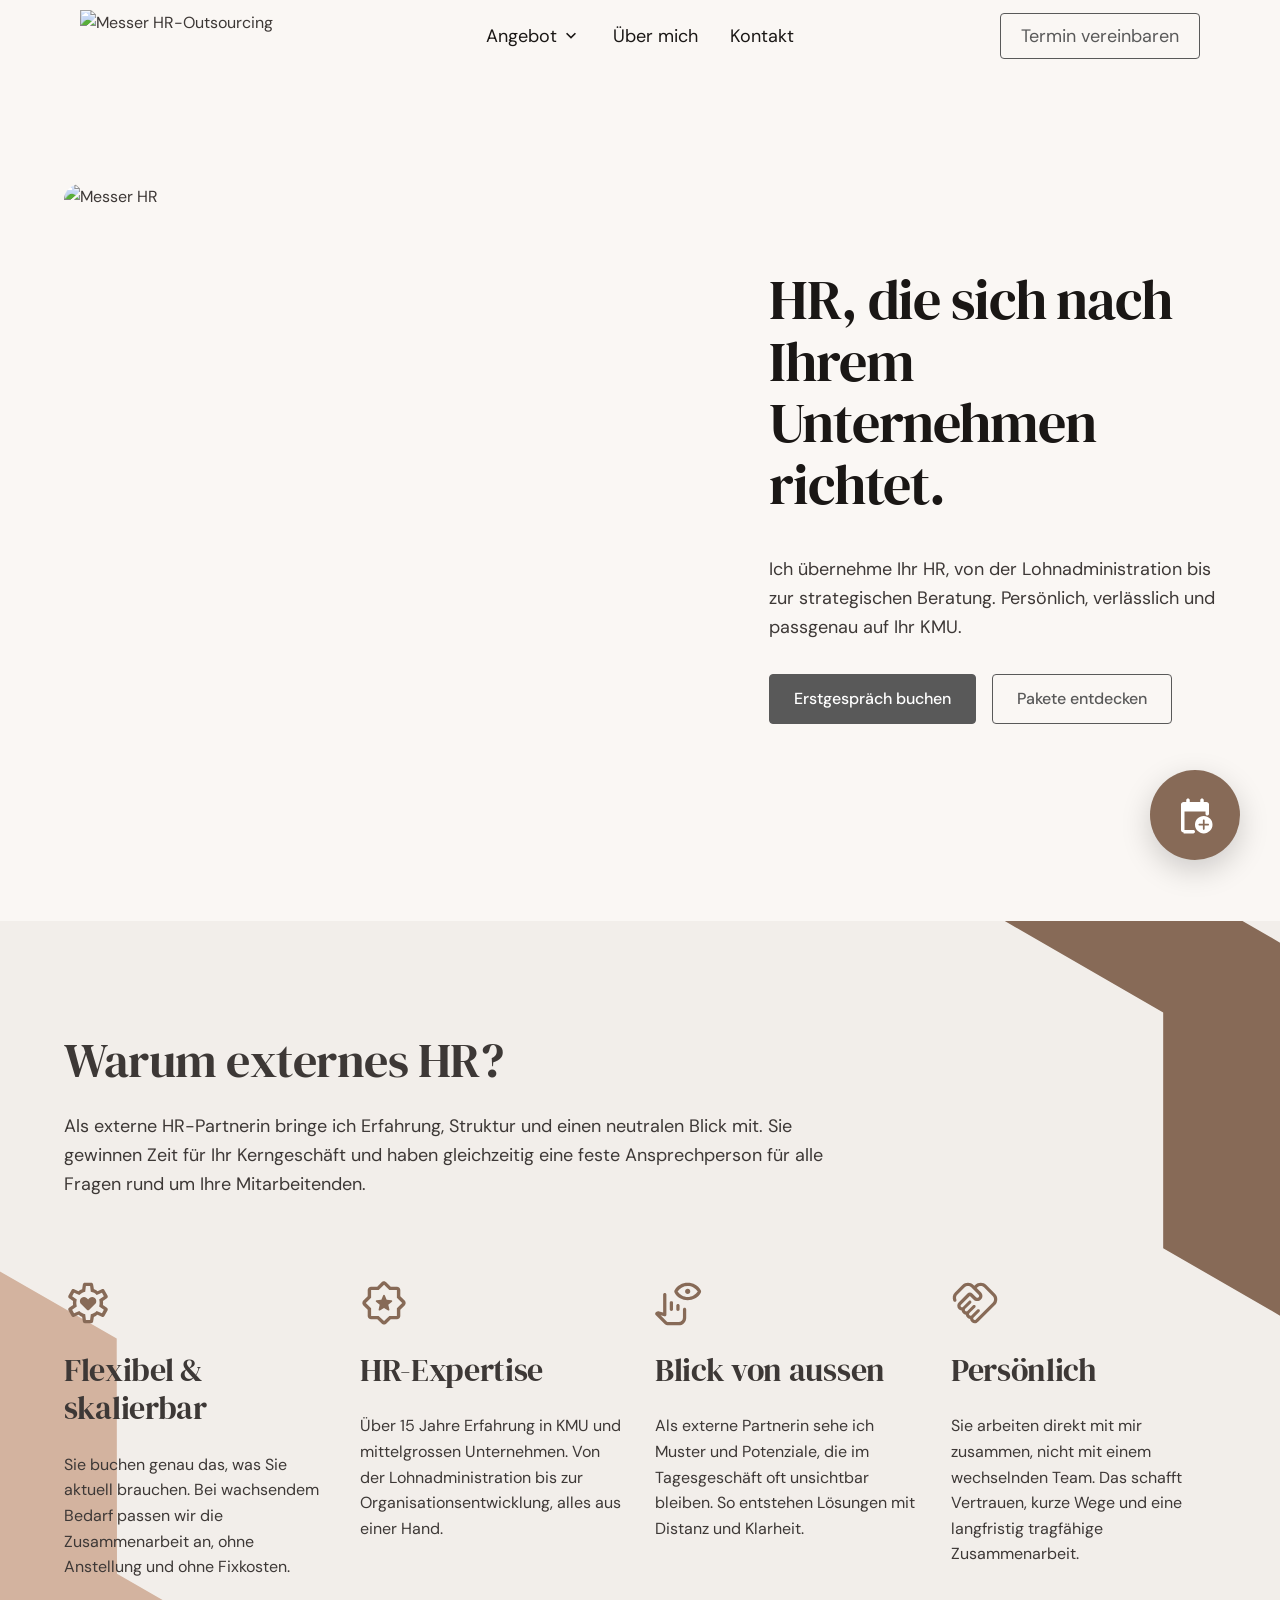
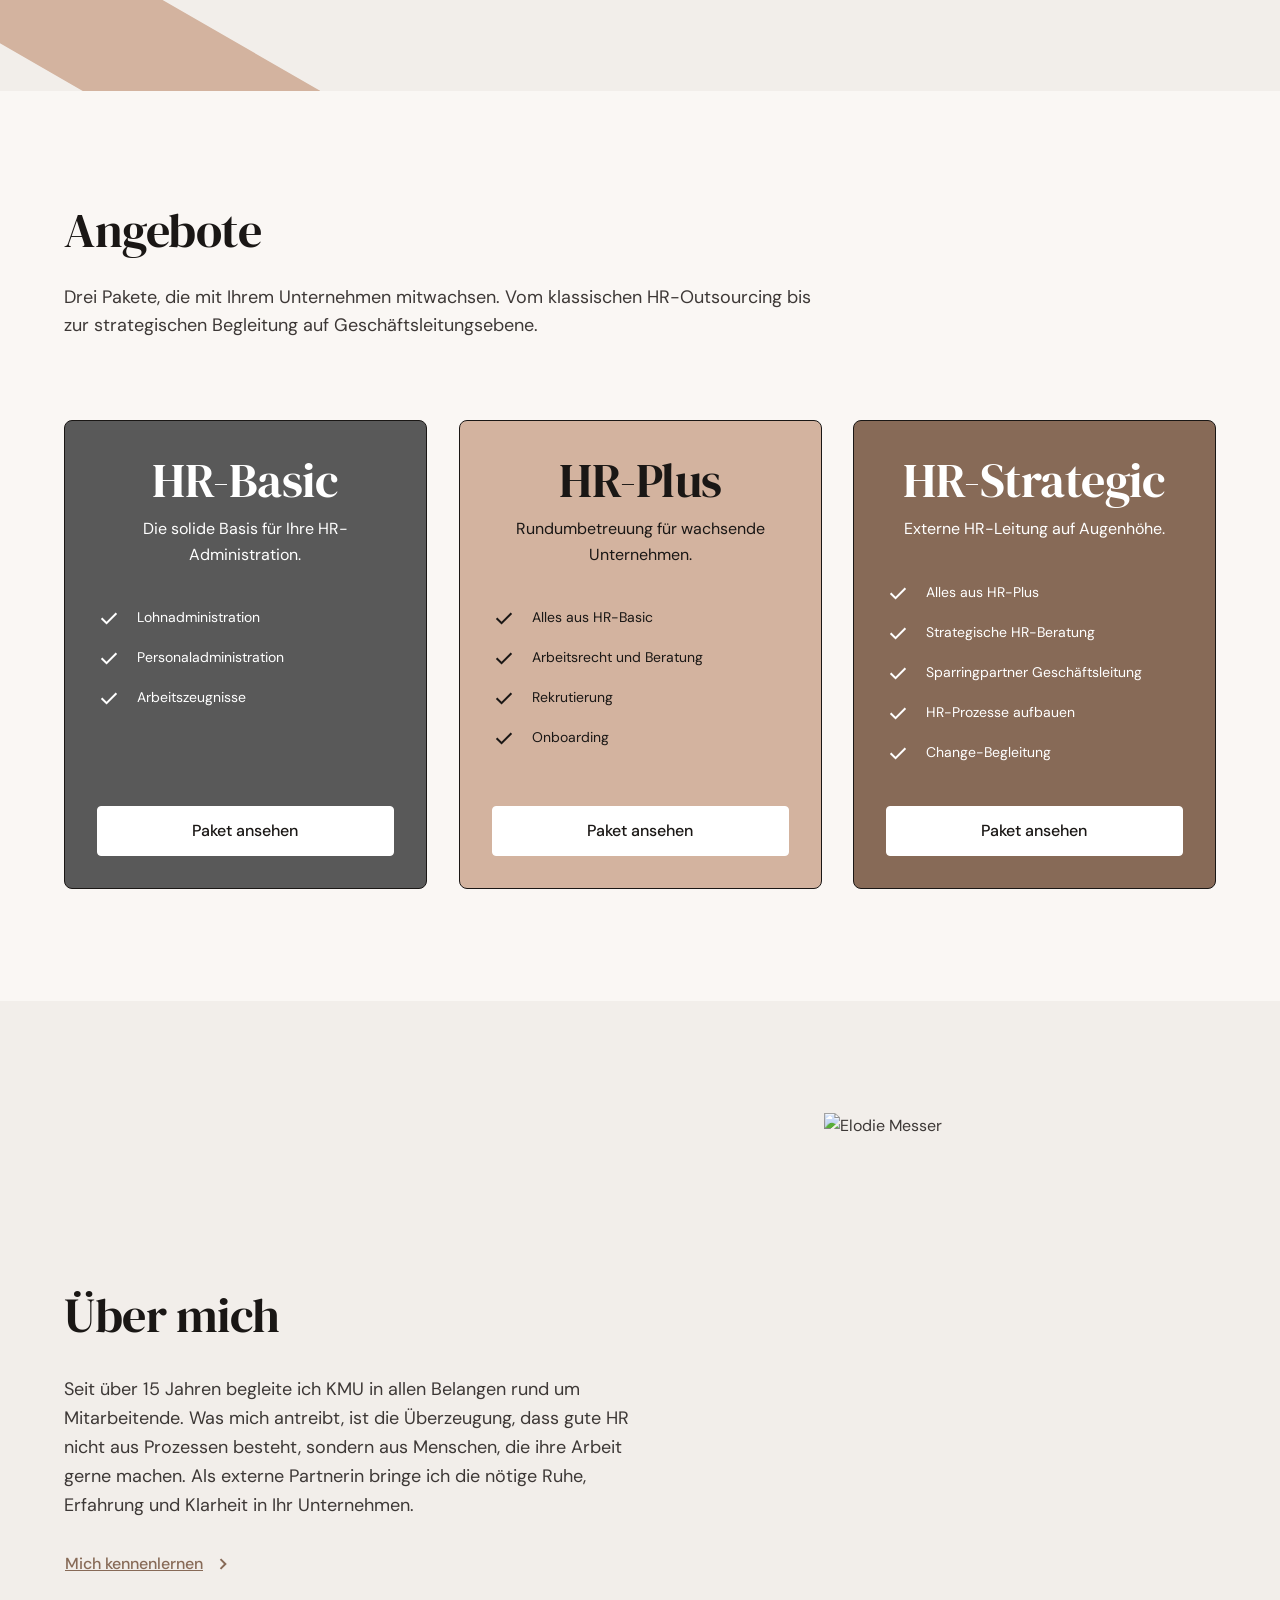
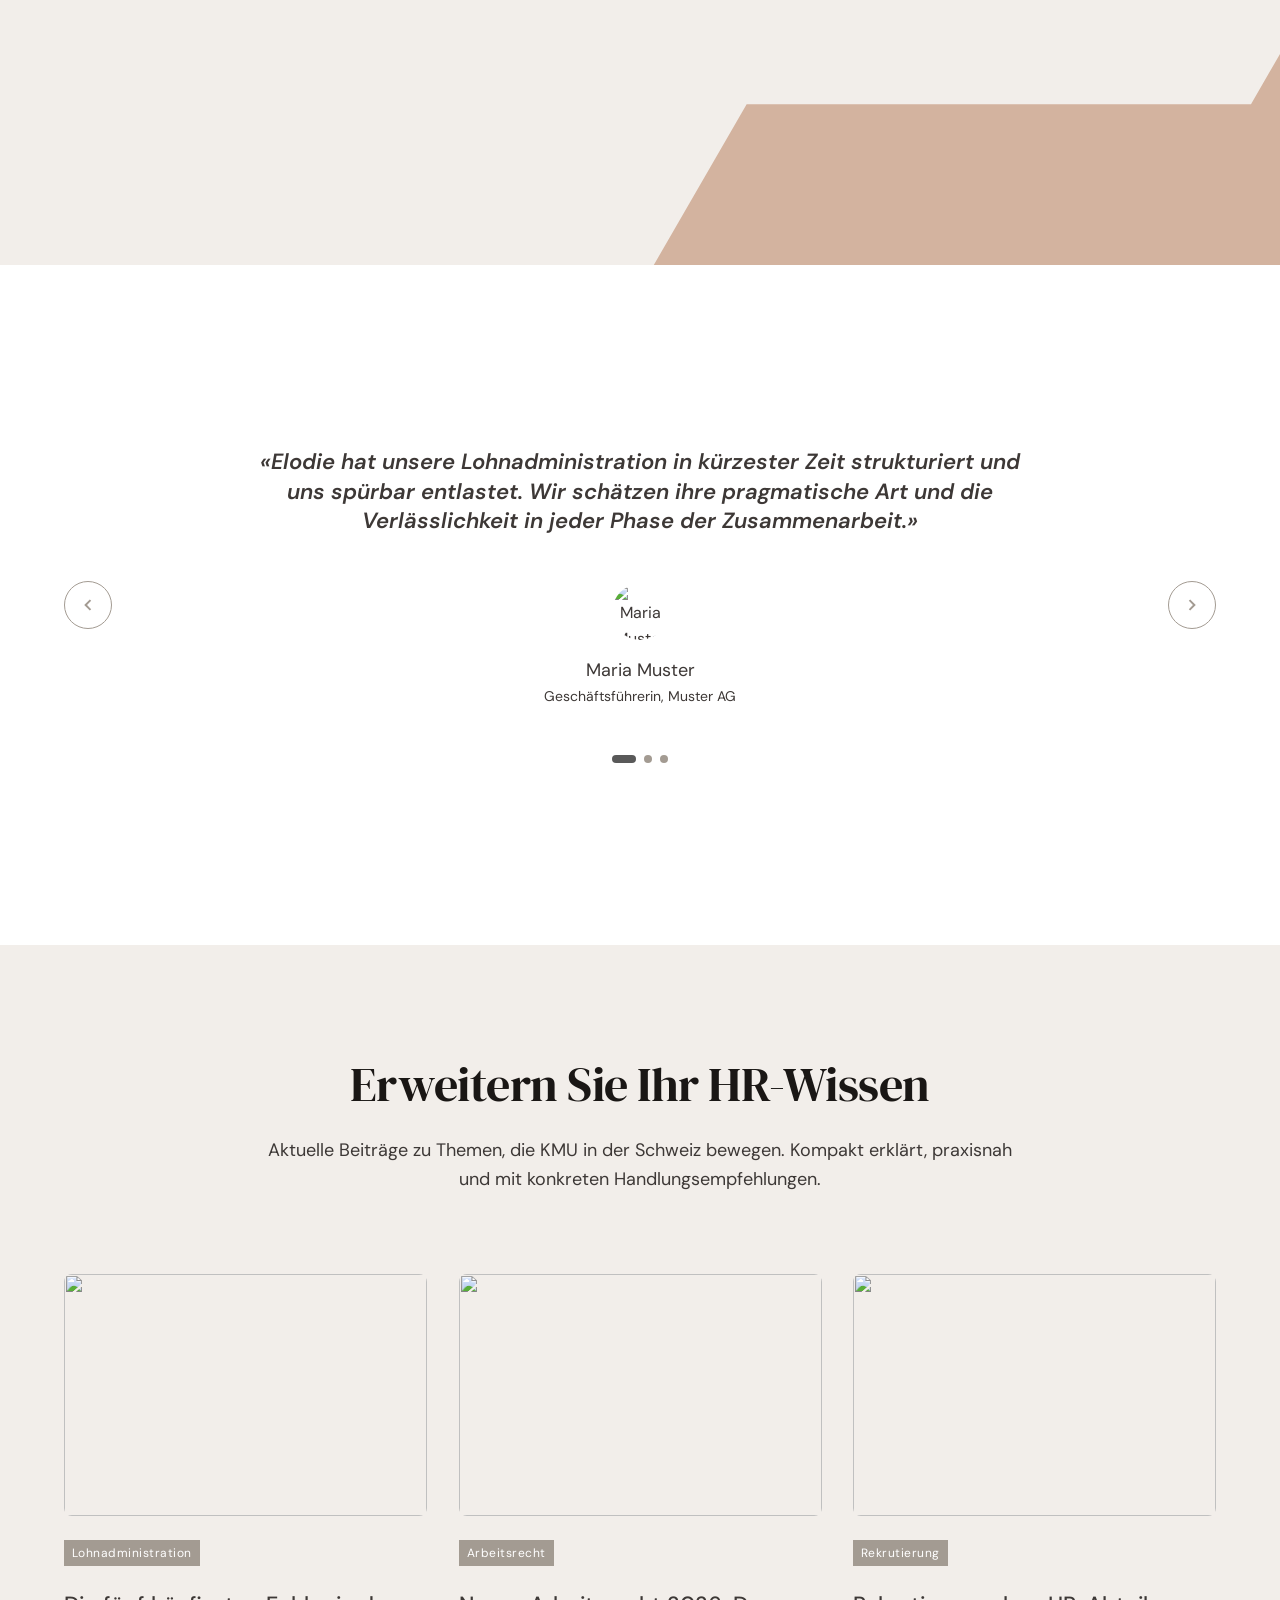
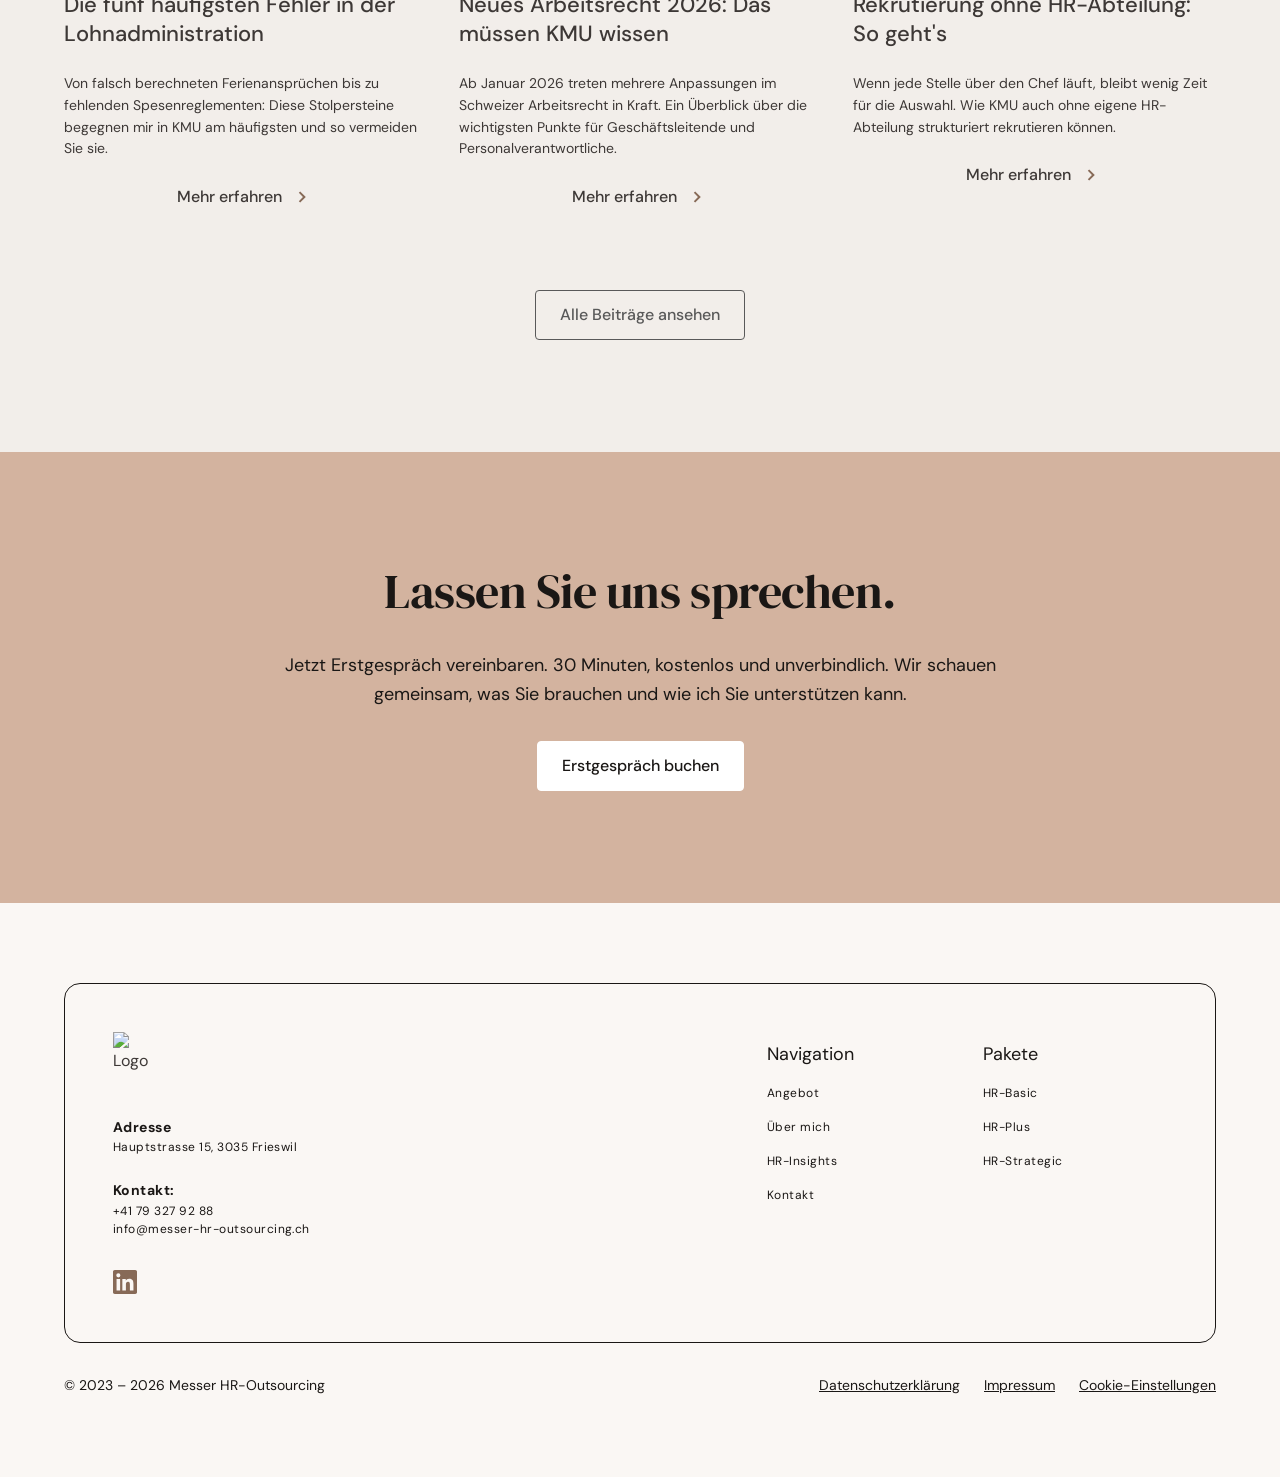
==== index.html @ 6a0ae825 "Add files via upload" ====
<!DOCTYPE html>
<html lang="de">
<head>
<meta charset="UTF-8">
<meta name="viewport" content="width=1440">
<title>Messer HR-Outsourcing — Startseite</title>
<link rel="stylesheet" href="css/style.css">
<script src="js/icons.js" defer></script>
<script src="js/app.js" defer></script>
<script src="js/booking.js" defer></script>
</head>
<body>

<!-- ============================================================
     NAVIGATION
============================================================ -->
<nav class="navbar">
  <div class="navbar__inner">
    <a href="index.html" class="navbar__logo">
      <img src="https://www.figma.com/api/mcp/asset/d0862eba-36b8-498e-abae-9586164dcdad" alt="Messer HR-Outsourcing">
    </a>
    <div class="navbar__links">
      <div class="navbar__dropdown">
        <button type="button" class="navbar__link has-dropdown" aria-haspopup="true" aria-expanded="false">
          Angebot
          <span class="chevron" data-icon="chevron_down" style="width:20px;height:20px;display:inline-flex;"></span>
        </button>
        <div class="navbar__dropdown-menu" role="menu">
          <a href="angebot-uebersicht.html" class="navbar__dropdown-item">
            <span class="navbar__dropdown-item-title">Alle Pakete im Überblick</span>
            <span class="navbar__dropdown-item-desc">Paket-Finder, Vergleich und FAQ</span>
          </a>
          <div class="navbar__dropdown-divider"></div>
          <a href="angebot-detail.html" class="navbar__dropdown-item">
            <span class="navbar__dropdown-item-title">HR-Basic</span>
            <span class="navbar__dropdown-item-desc">Die solide HR-Administration für KMU</span>
          </a>
          <a href="angebot-detail.html" class="navbar__dropdown-item">
            <span class="navbar__dropdown-item-title">HR-Plus</span>
            <span class="navbar__dropdown-item-desc">Rundumbetreuung für wachsende Unternehmen</span>
          </a>
          <a href="angebot-detail.html" class="navbar__dropdown-item">
            <span class="navbar__dropdown-item-title">HR-Strategic</span>
            <span class="navbar__dropdown-item-desc">Externe HR-Leitung auf strategischer Ebene</span>
          </a>
        </div>
      </div>
      <a class="navbar__link" href="ueber-mich.html">Über mich</a>
      <a class="navbar__link" href="kontakt.html">Kontakt</a>
    </div>
    <div class="navbar__actions">
      <a data-booking-trigger href="#" class="btn btn--outline btn--navbar">Termin vereinbaren</a>
    </div>
  </div>
</nav>

<!-- ============================================================
     HERO — Startseite
============================================================ -->
<section class="hero">
  <div class="hero__grid">
    <div class="hero__image">
      <img src="https://www.figma.com/api/mcp/asset/89d8d6da-bb0c-4b01-8237-8f9ad29d1f48" alt="Messer HR">
    </div>
    <div class="hero__content">
      <h1>HR, die sich nach Ihrem Unternehmen richtet.</h1>
      <p>Ich übernehme Ihr HR, von der Lohnadministration bis zur strategischen Beratung. Persönlich, verlässlich und passgenau auf Ihr KMU.</p>
      <div class="hero__actions">
        <a data-booking-trigger href="#" class="btn btn--primary">Erstgespräch buchen</a>
        <a href="angebot-uebersicht.html" class="btn btn--outline">Pakete entdecken</a>
      </div>
    </div>
  </div>
</section>

<!-- ============================================================
     WARUM EXTERNES HR
============================================================ -->
<section class="feature-section">
  <!-- Stilelemente aus der Figma-Brand: abgeschrägte Parallelogramme -->
  <span class="stil stil--beige-bl" data-stil="beige-bl"></span>
  <span class="stil stil--braun-tr" data-stil="braun-tr"></span>

  <div class="section__inner" style="position:relative;">
    <div class="feature-section__title">
      <h2>Warum externes HR?</h2>
      <p>Als externe HR-Partnerin bringe ich Erfahrung, Struktur und einen neutralen Blick mit. Sie gewinnen Zeit für Ihr Kerngeschäft und haben gleichzeitig eine feste Ansprechperson für alle Fragen rund um Ihre Mitarbeitenden.</p>
    </div>
    <div class="feature-row">
      <div class="feature-card">
        <span class="feature-card__icon" data-icon="settings_heart"></span>
        <h3>Flexibel &amp; skalierbar</h3>
        <p>Sie buchen genau das, was Sie aktuell brauchen. Bei wachsendem Bedarf passen wir die Zusammenarbeit an, ohne Anstellung und ohne Fixkosten.</p>
      </div>
      <div class="feature-card">
        <span class="feature-card__icon" data-icon="award_star"></span>
        <h3>HR-Expertise</h3>
        <p>Über 15 Jahre Erfahrung in KMU und mittelgrossen Unternehmen. Von der Lohnadministration bis zur Organisationsentwicklung, alles aus einer Hand.</p>
      </div>
      <div class="feature-card">
        <span class="feature-card__icon" data-icon="multimodal_hand_eye"></span>
        <h3>Blick von aussen</h3>
        <p>Als externe Partnerin sehe ich Muster und Potenziale, die im Tagesgeschäft oft unsichtbar bleiben. So entstehen Lösungen mit Distanz und Klarheit.</p>
      </div>
      <div class="feature-card">
        <span class="feature-card__icon" data-icon="handshake"></span>
        <h3>Persönlich</h3>
        <p>Sie arbeiten direkt mit mir zusammen, nicht mit einem wechselnden Team. Das schafft Vertrauen, kurze Wege und eine langfristig tragfähige Zusammenarbeit.</p>
      </div>
    </div>
  </div>
</section>

<!-- ============================================================
     ANGEBOTE — 3 Pakete
============================================================ -->
<section class="pricing-section">
  <div class="section__inner">
    <div class="pricing-section__title">
      <h2>Angebote</h2>
      <p>Drei Pakete, die mit Ihrem Unternehmen mitwachsen. Vom klassischen HR-Outsourcing bis zur strategischen Begleitung auf Geschäftsleitungsebene.</p>
    </div>
    <div class="pricing-cards">
      <!-- HR-Basic -->
      <article class="pricing-card pricing-card--dark">
        <div class="pricing-card__head">
          <h2>HR-Basic</h2>
          <p>Die solide Basis für Ihre HR-Administration.</p>
        </div>
        <ul class="pricing-card__list">
          <li><span data-icon="check" style="width:24px;height:24px;"></span>Lohnadministration</li>
          <li><span data-icon="check" style="width:24px;height:24px;"></span>Personaladministration</li>
          <li><span data-icon="check" style="width:24px;height:24px;"></span>Arbeitszeugnisse</li>
        </ul>
        <a href="angebot-detail.html" class="btn btn--white">Paket ansehen</a>
      </article>

      <!-- HR-Plus -->
      <article class="pricing-card pricing-card--beige">
        <div class="pricing-card__head">
          <h2>HR-Plus</h2>
          <p>Rundumbetreuung für wachsende Unternehmen.</p>
        </div>
        <ul class="pricing-card__list">
          <li><span data-icon="check" style="width:24px;height:24px;"></span>Alles aus HR-Basic</li>
          <li><span data-icon="check" style="width:24px;height:24px;"></span>Arbeitsrecht und Beratung</li>
          <li><span data-icon="check" style="width:24px;height:24px;"></span>Rekrutierung</li>
          <li><span data-icon="check" style="width:24px;height:24px;"></span>Onboarding</li>
        </ul>
        <a href="angebot-detail.html" class="btn btn--white">Paket ansehen</a>
      </article>

      <!-- HR-Strategic -->
      <article class="pricing-card pricing-card--accent">
        <div class="pricing-card__head">
          <h2>HR-Strategic</h2>
          <p>Externe HR-Leitung auf Augenhöhe.</p>
        </div>
        <ul class="pricing-card__list">
          <li><span data-icon="check" style="width:24px;height:24px;"></span>Alles aus HR-Plus</li>
          <li><span data-icon="check" style="width:24px;height:24px;"></span>Strategische HR-Beratung</li>
          <li><span data-icon="check" style="width:24px;height:24px;"></span>Sparringpartner Geschäftsleitung</li>
          <li><span data-icon="check" style="width:24px;height:24px;"></span>HR-Prozesse aufbauen</li>
          <li><span data-icon="check" style="width:24px;height:24px;"></span>Change-Begleitung</li>
        </ul>
        <a href="angebot-detail.html" class="btn btn--white">Paket ansehen</a>
      </article>
    </div>
  </div>
</section>

<!-- ============================================================
     ÜBER MICH — Split
============================================================ -->
<section class="about-split">
  <div class="section__inner" style="display:grid;grid-template-columns:600px 1fr 600px;gap:80px;align-items:center;">
    <div class="about-split__text">
      <h2>Über mich</h2>
      <p>Seit über 15 Jahren begleite ich KMU in allen Belangen rund um Mitarbeitende. Was mich antreibt, ist die Überzeugung, dass gute HR nicht aus Prozessen besteht, sondern aus Menschen, die ihre Arbeit gerne machen. Als externe Partnerin bringe ich die nötige Ruhe, Erfahrung und Klarheit in Ihr Unternehmen.</p>
      <a href="ueber-mich.html" class="btn btn--link">
        Mich kennenlernen
        <span data-icon="chevron_right" style="width:24px;height:24px;"></span>
      </a>
    </div>
    <div></div>
    <div class="about-split__image">
      <!-- Beiges Stilelement liegt hinter dem Bild und wirkt wie ein Podest/Boden -->
      <span class="about-split__stil" data-stil="about-beige"></span>
      <img src="https://www.figma.com/api/mcp/asset/7fb364b9-108f-4d6e-9a75-762c608dac86" alt="Elodie Messer">
    </div>
  </div>
</section>

<!-- ============================================================
     TESTIMONIAL
============================================================ -->
<section class="testimonial">
  <div class="testimonial__inner">
    <button class="testimonial__arrow testimonial__arrow--left" aria-label="Vorheriges Testimonial">
      <span data-icon="chevron_left" style="width:24px;height:24px;"></span>
    </button>
    <p class="testimonial__quote">«Elodie hat unsere Lohnadministration in kürzester Zeit strukturiert und uns spürbar entlastet. Wir schätzen ihre pragmatische Art und die Verlässlichkeit in jeder Phase der Zusammenarbeit.»</p>
    <div class="testimonial__avatar">
      <img src="https://www.figma.com/api/mcp/asset/ce7c2bfc-09ac-482d-a29b-4dfea6c54ed8" alt="Maria Muster">
      <div>
        <p class="name">Maria Muster</p>
        <p class="role">Geschäftsführerin, Muster AG</p>
      </div>
    </div>
    <div class="testimonial__dots">
      <span class="active"></span><span></span><span></span>
    </div>
    <button class="testimonial__arrow testimonial__arrow--right" aria-label="Nächstes Testimonial">
      <span data-icon="chevron_right" style="width:24px;height:24px;"></span>
    </button>
  </div>
</section>

<!-- ============================================================
     HR BLOG
============================================================ -->
<section class="blog-section">
  <div class="section__inner">
    <div class="blog-section__title">
      <h2>Erweitern Sie Ihr HR-Wissen</h2>
      <p>Aktuelle Beiträge zu Themen, die KMU in der Schweiz bewegen. Kompakt erklärt, praxisnah und mit konkreten Handlungsempfehlungen.</p>
    </div>
    <div class="blog-cards">
      <article class="blog-card">
        <div class="blog-card__image">
          <img src="https://www.figma.com/api/mcp/asset/ed57665a-e547-412b-b8d9-c3823402b09a" alt="">
        </div>
        <span class="blog-card__tag">Lohnadministration</span>
        <h4>Die fünf häufigsten Fehler in der Lohnadministration</h4>
        <p class="small">Von falsch berechneten Ferienansprüchen bis zu fehlenden Spesenreglementen: Diese Stolpersteine begegnen mir in KMU am häufigsten und so vermeiden Sie sie.</p>
        <a href="#" class="btn btn--link-dark">
          Mehr erfahren
          <span data-icon="chevron_right" style="width:24px;height:24px;"></span>
        </a>
      </article>
      <article class="blog-card">
        <div class="blog-card__image">
          <img src="https://www.figma.com/api/mcp/asset/feed93b9-f506-4f65-a1d2-1c9250ba43f6" alt="">
        </div>
        <span class="blog-card__tag">Arbeitsrecht</span>
        <h4>Neues Arbeitsrecht 2026: Das müssen KMU wissen</h4>
        <p class="small">Ab Januar 2026 treten mehrere Anpassungen im Schweizer Arbeitsrecht in Kraft. Ein Überblick über die wichtigsten Punkte für Geschäftsleitende und Personalverantwortliche.</p>
        <a href="#" class="btn btn--link-dark">
          Mehr erfahren
          <span data-icon="chevron_right" style="width:24px;height:24px;"></span>
        </a>
      </article>
      <article class="blog-card">
        <div class="blog-card__image">
          <img src="https://www.figma.com/api/mcp/asset/3ff85b73-5bc1-4f35-896c-58f9d1f7b81f" alt="">
        </div>
        <span class="blog-card__tag">Rekrutierung</span>
        <h4>Rekrutierung ohne HR-Abteilung: So geht's</h4>
        <p class="small">Wenn jede Stelle über den Chef läuft, bleibt wenig Zeit für die Auswahl. Wie KMU auch ohne eigene HR-Abteilung strukturiert rekrutieren können.</p>
        <a href="#" class="btn btn--link-dark">
          Mehr erfahren
          <span data-icon="chevron_right" style="width:24px;height:24px;"></span>
        </a>
      </article>
    </div>
    <div class="blog-section__cta">
      <a href="#" class="btn btn--outline">Alle Beiträge ansehen</a>
    </div>
  </div>
</section>

<!-- ============================================================
     CTA BAND + FOOTER
============================================================ -->
<div class="footer-cta-block">
  <section class="cta-band">
    <div class="cta-band__inner">
      <h2>Lassen Sie uns sprechen.</h2>
      <p>Jetzt Erstgespräch vereinbaren. 30 Minuten, kostenlos und unverbindlich. Wir schauen gemeinsam, was Sie brauchen und wie ich Sie unterstützen kann.</p>
      <a data-booking-trigger href="#" class="btn btn--white">Erstgespräch buchen</a>
    </div>
  </section>

  <footer class="footer">
    <div class="footer__inner">
      <div class="footer__card">
        <div class="footer__left">
          <div class="footer__logo">
            <img src="https://www.figma.com/api/mcp/asset/f51f59d9-31e0-4cd0-9e0b-70b1b631887c" alt="Logo">
          </div>
          <div class="footer__address">
            <div>
              <strong>Adresse</strong>
              Hauptstrasse 15, 3035 Frieswil
            </div>
            <div>
              <strong>Kontakt:</strong>
              +41 79 327 92 88<br>
              info@messer-hr-outsourcing.ch
            </div>
          </div>
          <div class="footer__social">
            <a href="#" aria-label="LinkedIn">
              <span data-icon="linkedin" style="width:24px;height:24px;display:inline-flex;"></span>
            </a>
          </div>
        </div>
        <div class="footer__cols">
          <div class="footer__links">
            <a class="heading">Navigation</a>
            <a href="angebot-uebersicht.html">Angebot</a>
            <a href="ueber-mich.html">Über mich</a>
            <a href="#">HR-Insights</a>
            <a href="kontakt.html">Kontakt</a>
          </div>
          <div class="footer__links">
            <a class="heading">Pakete</a>
            <a href="angebot-detail.html">HR-Basic</a>
            <a href="angebot-detail.html">HR-Plus</a>
            <a href="angebot-detail.html">HR-Strategic</a>
          </div>
        </div>
      </div>
      <div class="footer__credits">
        <span>© 2023 – 2026 Messer HR-Outsourcing</span>
        <div class="footer__credits-links">
          <a href="#">Datenschutzerklärung</a>
          <a href="#">Impressum</a>
          <a href="#">Cookie-Einstellungen</a>
        </div>
      </div>
    </div>
  </footer>
</div>

<!-- Sticky CTA -->
<a href="#" data-booking-trigger class="sticky-cta" aria-label="Erstgespräch buchen">
  <span data-icon="calendar_add" style="width:42px;height:42px;color:#fff;"></span>
</a>

</body>
</html>
---- css/style.css ----
/* ==========================================================================
   Messer HR-Outsourcing — Desktop Design System (exakt aus Figma)
   ========================================================================== */

@import url('https://fonts.googleapis.com/css2?family=DM+Sans:ital,opsz,wght@0,9..40,400;0,9..40,500;0,9..40,700;1,9..40,600&family=DM+Serif+Display&family=Roboto:wght@100;300;400&display=swap');

:root {
  /* Farben (exakt aus Figma-Variablen) */
  --black: #1a1715;
  --white: #ffffff;
  --off-white: #faf7f4;
  --grey-100: #f2eeea;
  --grey-200: #e5dfd9;
  --grey-400: #a39b92;
  --grey-700: #3d3836;
  --primary-dark: #595959;
  --primary-accent: #876a57;
  --secondary-accent: #d3b39f;

  /* Schriftgrößen */
  --fs-h1: 56px;
  --fs-h2: 48px;
  --fs-h3: 32px;
  --fs-h4: 22px;
  --fs-text-lg: 18px;
  --fs-text-md: 16px;
  --fs-text-sm: 14px;
  --fs-caption: 12px;

  /* Spacing */
  --page-padding: 64px;
  --section-pad-lg: 112px;
  --section-pad-md: 80px;

  /* Radien */
  --radius-sm: 4px;
  --radius-md: 8px;
  --radius-lg: 16px;
}

* {
  margin: 0;
  padding: 0;
  box-sizing: border-box;
}

html {
  scroll-behavior: smooth;
}

body {
  font-family: 'DM Sans', -apple-system, BlinkMacSystemFont, sans-serif;
  font-size: var(--fs-text-md);
  line-height: 1.6;
  color: var(--grey-700);
  background: var(--white);
  -webkit-font-smoothing: antialiased;
  -moz-osx-font-smoothing: grayscale;
}

img {
  max-width: 100%;
  display: block;
}

a {
  color: inherit;
  text-decoration: none;
}

/* ==========================================================================
   Typographie
   ========================================================================== */

h1,
h2,
h3 {
  font-family: 'DM Serif Display', Georgia, serif;
  font-weight: 400;
  color: var(--black);
}

h1 {
  font-size: var(--fs-h1);
  line-height: 1.1;
  letter-spacing: -1.12px;
}

h2 {
  font-size: var(--fs-h2);
  line-height: 1.15;
  letter-spacing: -0.48px;
}

h3 {
  font-size: var(--fs-h3);
  line-height: 1.2;
  letter-spacing: -0.32px;
}

h4 {
  font-family: 'DM Sans', sans-serif;
  font-size: var(--fs-h4);
  font-weight: 500;
  line-height: 1.35;
  color: var(--grey-700);
}

p {
  font-size: var(--fs-text-lg);
  line-height: 1.6;
  color: var(--grey-700);
}

p.small {
  font-size: var(--fs-text-sm);
  line-height: 1.55;
}

p.caption {
  font-size: var(--fs-caption);
  line-height: 1.5;
  letter-spacing: 0.48px;
}

/* ==========================================================================
   Layout-Primitive
   ========================================================================== */

.container {
  max-width: 1280px;
  margin: 0 auto;
  padding: 0 var(--page-padding);
}

.section {
  padding: var(--section-pad-lg) var(--page-padding);
  width: 100%;
}

.section--sm {
  padding: var(--section-pad-md) var(--page-padding);
}

.section__inner {
  max-width: 1280px;
  margin: 0 auto;
}

.bg-off-white {
  background: var(--off-white);
}

.bg-grey-100 {
  background: var(--grey-100);
}

.bg-white {
  background: var(--white);
}

.bg-primary {
  background: var(--primary-dark);
}

.bg-secondary {
  background: var(--secondary-accent);
}

.bg-accent {
  background: var(--primary-accent);
}

/* ==========================================================================
   Buttons
   ========================================================================== */

.btn {
  display: inline-flex;
  align-items: center;
  justify-content: center;
  padding: 12px 24px;
  border-radius: var(--radius-sm);
  font-family: 'DM Sans', sans-serif;
  font-size: var(--fs-text-md);
  font-weight: 500;
  line-height: 1.5;
  border: 1px solid transparent;
  cursor: pointer;
  transition: transform .15s ease, opacity .15s ease, background .15s ease;
  text-decoration: none;
  white-space: nowrap;
}

.btn:hover {
  opacity: .9;
  transform: translateY(-1px);
}

.btn:active {
  transform: translateY(0);
}

.btn--primary {
  background: var(--primary-dark);
  color: var(--white);
  border-color: var(--primary-dark);
}

.btn--outline {
  background: transparent;
  color: var(--primary-dark);
  border-color: var(--primary-dark);
}

.btn--white {
  background: var(--white);
  color: var(--black);
  border-color: var(--white);
}

.btn--white-dark-text {
  background: var(--white);
  color: var(--primary-dark);
  border-color: var(--white);
}

.btn--link {
  padding: 0;
  background: transparent;
  color: var(--primary-accent);
  text-decoration: underline;
  gap: 8px;
}

.btn--link-dark {
  padding: 0;
  background: transparent;
  color: var(--grey-700);
  gap: 8px;
}

.btn--navbar {
  padding: 8px 20px;
  font-family: 'DM Sans', sans-serif;
  font-weight: 400;
  font-size: var(--fs-text-lg);
  line-height: 1.6;
}

.btn-arrow {
  width: 16px;
  height: 16px;
  flex-shrink: 0;
}

/* ==========================================================================
   Navigation
   ========================================================================== */

.navbar {
  background: var(--off-white);
  width: 100%;
  height: 72px;
  display: flex;
  align-items: center;
  padding: 0 var(--page-padding);
  position: sticky;
  top: 0;
  z-index: 100;
}

.navbar__inner {
  display: flex;
  align-items: center;
  justify-content: center;
  gap: 32px;
  width: 100%;
  padding: 0 16px;
}

.navbar__logo {
  flex: 1 0 0;
  min-width: 0;
}

.navbar__logo img {
  height: 53px;
  width: auto;
}

.navbar__links {
  display: flex;
  gap: 32px;
  align-items: center;
}

.navbar__link {
  font-family: 'DM Sans', sans-serif;
  font-size: var(--fs-text-lg);
  color: var(--black);
  line-height: 1.6;
  display: inline-flex;
  align-items: center;
  gap: 4px;
  cursor: pointer;
  transition: color .15s ease;
}

.navbar__link:hover {
  color: var(--primary-accent);
}

.navbar__link .chevron {
  width: 20px;
  height: 20px;
  transition: transform .2s ease;
}

.navbar__link.has-dropdown:hover .chevron {
  transform: rotate(180deg);
}

.navbar__actions {
  flex: 1 0 0;
  display: flex;
  justify-content: flex-end;
  min-width: 0;
}

/* Dropdown */
.navbar__dropdown {
  position: relative;
}

/* Der Dropdown-Trigger sieht aus wie ein normaler Navbar-Link */
.navbar__link.has-dropdown {
  background: transparent;
  border: none;
  cursor: pointer;
  padding: 0;
  font: inherit;
  font-family: 'DM Sans', sans-serif;
  font-size: var(--fs-text-lg);
  color: var(--black);
  line-height: 1.6;
  display: inline-flex;
  align-items: center;
  gap: 4px;
  transition: color .2s ease;
}

.navbar__link.has-dropdown:hover,
.navbar__link.has-dropdown.is-current,
.navbar__dropdown.is-open>.has-dropdown {
  color: var(--primary-accent);
}

.navbar__link.has-dropdown .chevron[data-icon] {
  transition: transform .2s ease;
  color: inherit;
}

.navbar__dropdown.is-open>.has-dropdown .chevron {
  transform: rotate(180deg);
}

.navbar__dropdown-menu {
  position: absolute;
  top: calc(100% + 14px);
  left: 50%;
  transform: translate(-50%, -6px);
  background: var(--off-white);
  border: 1px solid var(--grey-200);
  border-radius: var(--radius-md);
  padding: 16px;
  display: flex;
  flex-direction: column;
  gap: 4px;
  min-width: 340px;
  opacity: 0;
  visibility: hidden;
  pointer-events: none;
  transition: opacity .25s ease, transform .25s ease, visibility 0s linear .25s;
  z-index: 50;
  box-shadow: 0 16px 40px rgba(26, 23, 21, 0.10), 0 4px 12px rgba(26, 23, 21, 0.06);
}

/* Unsichtbare Brücke zwischen Trigger und Menü, damit Hover nicht abbricht */
.navbar__dropdown-menu::before {
  content: '';
  position: absolute;
  top: -14px;
  left: 0;
  right: 0;
  height: 14px;
}

.navbar__dropdown:hover .navbar__dropdown-menu,
.navbar__dropdown.is-open .navbar__dropdown-menu {
  opacity: 1;
  visibility: visible;
  pointer-events: auto;
  transform: translate(-50%, 0);
  transition: opacity .25s ease, transform .25s ease, visibility 0s;
}

.navbar__dropdown-item {
  display: flex;
  flex-direction: column;
  gap: 4px;
  padding: 12px 16px;
  border-radius: var(--radius-sm);
  transition: background .15s ease;
  text-decoration: none;
}

.navbar__dropdown-item:hover {
  background: var(--grey-100);
}

.navbar__dropdown-item-title {
  font-family: 'DM Sans', sans-serif;
  font-weight: 500;
  font-size: 15px;
  color: var(--black);
  line-height: 1.3;
}

.navbar__dropdown-item:hover .navbar__dropdown-item-title {
  color: var(--primary-accent);
}

.navbar__dropdown-item-desc {
  font-size: 13px;
  color: var(--grey-700);
  line-height: 1.4;
}

.navbar__dropdown-divider {
  height: 1px;
  background: var(--grey-200);
  margin: 6px 12px;
}

/* Aktuelle Seite in der Navbar nur farblich hervorheben */
.navbar__link.is-current {
  color: var(--primary-accent);
}

/* ==========================================================================
   Hero / Header sections
   ========================================================================== */

.hero {
  background: var(--off-white);
  padding: var(--section-pad-lg) var(--page-padding);
  overflow: hidden;
}

.hero__grid {
  display: grid;
  grid-template-columns: 625px 1fr;
  gap: 80px;
  align-items: center;
  max-width: 1280px;
  margin: 0 auto;
}

.hero__image {
  width: 625px;
  height: 625px;
  border-radius: var(--radius-lg);
  overflow: hidden;
  flex-shrink: 0;
}

.hero__image img {
  width: 100%;
  height: 100%;
  object-fit: cover;
}

.hero__content {
  display: flex;
  flex-direction: column;
  gap: 32px;
  align-items: flex-start;
}

.hero__content h1 {
  margin-bottom: 8px;
}

.hero__actions {
  display: flex;
  gap: 16px;
  align-items: flex-start;
}

/* Hero-Variante 1 (Angebot Übersicht, Detailseite) */
.hero--split {
  padding: var(--section-pad-lg) var(--page-padding);
}

.hero--split .hero__grid {
  grid-template-columns: 592px 1fr;
  gap: 80px;
}

.hero--split .hero__image {
  width: 592px;
  height: 333px;
}

/* Detailseite: Bild rechts */
.hero--split-right .hero__grid {
  grid-template-columns: 1fr 592px;
}

.hero--split-right .hero__image {
  order: 2;
}

/* Über mich Hero: 600x600 */
.hero--about .hero__grid {
  grid-template-columns: 1fr 600px;
  gap: 80px;
}

.hero--about .hero__image {
  width: 600px;
  height: 600px;
}

/* Kontakt Hero: zentriert */
.hero--centered {
  padding: var(--section-pad-md) var(--page-padding);
  background: var(--off-white);
}

.hero--centered .hero-inner {
  max-width: 768px;
  margin: 0 auto;
  text-align: center;
  display: flex;
  flex-direction: column;
  gap: 32px;
  align-items: center;
  padding: 80px 0;
}

.hero--centered h1 {
  width: 100%;
}

/* ==========================================================================
   Warum externes HR — Feature Row (4 Spalten)
   ========================================================================== */

.feature-section {
  background: var(--grey-100);
  padding: var(--section-pad-lg) var(--page-padding);
  position: relative;
  overflow: hidden;
}

.feature-section__stil-tl,
.feature-section__stil-tr {
  position: absolute;
  opacity: 0.6;
  pointer-events: none;
  width: 700px;
}

.feature-section__stil-tl {
  left: -200px;
  top: -80px;
  transform: rotate(-120deg);
}

.feature-section__stil-tr {
  right: -200px;
  top: -440px;
  transform: rotate(60deg);
}

.feature-section__title {
  max-width: 768px;
  display: flex;
  flex-direction: column;
  gap: 24px;
  margin-bottom: 80px;
  position: relative;
}

.feature-section__title h2 {
  color: var(--grey-700);
}

.feature-section__title p {
  color: var(--grey-700);
}

.feature-row {
  display: grid;
  grid-template-columns: repeat(4, 1fr);
  gap: 30px;
  position: relative;
}

.feature-card {
  display: flex;
  flex-direction: column;
  gap: 24px;
  align-items: flex-start;
}

.feature-card__icon {
  width: 48px;
  height: 48px;
  color: var(--grey-700);
  flex-shrink: 0;
}

.feature-card h3 {
  color: var(--grey-700);
}

.feature-card p {
  font-size: var(--fs-text-md);
  color: var(--grey-700);
}

/* ==========================================================================
   Angebote / Pricing Cards (3 Spalten auf Startseite)
   ========================================================================== */

.pricing-section {
  background: var(--off-white);
  padding: var(--section-pad-lg) var(--page-padding);
}

.pricing-section--grey {
  background: var(--grey-100);
}

.pricing-section__title {
  max-width: 768px;
  display: flex;
  flex-direction: column;
  gap: 24px;
  margin-bottom: 80px;
}

.pricing-cards {
  display: grid;
  grid-template-columns: repeat(3, 1fr);
  gap: 32px;
}

.pricing-card {
  border: 1px solid var(--black);
  border-radius: var(--radius-md);
  padding: 32px;
  display: flex;
  flex-direction: column;
  gap: 32px;
  align-items: center;
  text-align: center;
}

.pricing-card--dark {
  background: var(--primary-dark);
  color: var(--white);
}

.pricing-card--beige {
  background: var(--secondary-accent);
  color: var(--black);
}

.pricing-card--accent {
  background: var(--primary-accent);
  color: var(--white);
}

.pricing-card__head {
  display: flex;
  flex-direction: column;
  gap: 8px;
  width: 100%;
}

.pricing-card__head h2 {
  font-size: var(--fs-h2);
  color: inherit;
  font-family: 'DM Serif Display', Georgia, serif;
}

.pricing-card__head p {
  color: inherit;
  font-size: var(--fs-text-md);
}

.pricing-card__list {
  list-style: none;
  display: flex;
  flex-direction: column;
  gap: 16px;
  width: 100%;
  padding: 8px 0;
  flex-grow: 1;
}

.pricing-card__list li {
  display: flex;
  gap: 16px;
  align-items: flex-start;
  text-align: left;
  font-size: var(--fs-text-sm);
  line-height: 1.55;
  color: inherit;
  font-family: 'DM Sans', sans-serif;
}

.pricing-card__list li svg {
  flex-shrink: 0;
  width: 24px;
  height: 24px;
}

.pricing-card .btn {
  width: 100%;
}

/* ==========================================================================
   Über mich (Startseite) — Split mit Bild rechts
   ========================================================================== */

.about-split {
  background: var(--grey-100);
  padding: var(--section-pad-lg) var(--page-padding);
  overflow: hidden;
}

.about-split__grid {
  display: grid;
  grid-template-columns: 600px 1fr 600px;
  gap: 80px;
  align-items: center;
  max-width: 1280px;
  margin: 0 auto;
}

.about-split__text {
  display: flex;
  flex-direction: column;
  gap: 32px;
  align-items: flex-start;
}

.about-split__text h2 {
  color: var(--black);
}

.about-split__spacer {
  width: 0;
}

.about-split__image {
  width: 600px;
  height: 640px;
  position: relative;
  flex-shrink: 0;
}

.about-split__image img {
  position: relative;
  z-index: 1;
  width: 100%;
  height: 100%;
  object-fit: contain;
  object-position: bottom center;
  mix-blend-mode: multiply;
  pointer-events: none;
}

/* Beiges Stilelement: liegt HINTER dem Bild, ragt nach unten und rechts raus
   so dass Elodie optisch darauf steht — entspricht Figma 1:1845 */
.about-split__stil {
  position: absolute;
  z-index: 10;
  left: -299px;
  top: 25px;
  width: 980px;
  height: 727px;
  pointer-events: none;
  line-height: 0;
  display: block;
}

.about-split__stil svg {
  width: 100%;
  height: 100%;
  display: block;
}

/* Der About-Split Section braucht overflow hidden, damit das Stilelement
   nicht über die Sektion hinausragt */
.about-split {
  overflow: hidden;
}

/* ==========================================================================
   Testimonial
   ========================================================================== */

.testimonial {
  background: transparent;
  padding: var(--section-pad-lg) var(--page-padding);
  overflow: hidden;
  position: relative;
}

.testimonial--grey {
  background: transparent;
}

.testimonial__inner {
  max-width: 1280px;
  margin: 0 auto;
  padding: 70px 0;
  display: flex;
  flex-direction: column;
  gap: 48px;
  align-items: center;
  position: relative;
}

.testimonial__quote {
  max-width: 768px;
  text-align: center;
  font-family: 'DM Sans', sans-serif;
  font-size: var(--fs-h4);
  font-weight: 600;
  font-style: italic;
  line-height: 1.35;
  color: var(--grey-700);
}

.testimonial__avatar {
  display: flex;
  flex-direction: column;
  align-items: center;
  gap: 16px;
  width: 300px;
  text-align: center;
}

.testimonial__avatar img {
  width: 56px;
  height: 56px;
  border-radius: 50%;
  object-fit: cover;
}

.testimonial__avatar .name {
  font-size: var(--fs-text-lg);
  color: var(--grey-700);
}

.testimonial__avatar .role {
  font-size: var(--fs-text-sm);
  color: var(--grey-700);
}

.testimonial__arrow {
  position: absolute;
  top: 50%;
  transform: translateY(-50%);
  border: 1px solid var(--grey-400);
  color: var(--grey-400);
  width: 48px;
  height: 48px;
  border-radius: 50%;
  display: flex;
  align-items: center;
  justify-content: center;
  background: transparent;
  cursor: pointer;
  transition: background .15s ease, color .15s ease, border-color .15s ease;
}

.testimonial__arrow [data-icon] {
  color: inherit;
}

.testimonial__arrow:hover {
  background: transparent;
  color: var(--grey-700);
  border-color: var(--grey-700);
}

.testimonial__arrow--left {
  left: 0;
}

.testimonial__arrow--right {
  right: 0;
}

.testimonial__dots {
  display: flex;
  gap: 8px;
  align-items: center;
}

.testimonial__dots span {
  width: 8px;
  height: 8px;
  border-radius: 50%;
  background: var(--grey-400);
}

.testimonial__dots span.active {
  background: var(--primary-dark);
  width: 24px;
  border-radius: 4px;
}

/* ==========================================================================
   HR Blog (3 Cards auf Startseite)
   ========================================================================== */

.blog-section {
  background: var(--grey-100);
  padding: var(--section-pad-lg) var(--page-padding);
}

.blog-section__title {
  max-width: 768px;
  margin: 0 auto 80px;
  display: flex;
  flex-direction: column;
  gap: 24px;
  text-align: center;
  align-items: center;
}

.blog-cards {
  display: grid;
  grid-template-columns: repeat(3, 1fr);
  gap: 32px;
  margin-bottom: 80px;
}

.blog-card {
  display: flex;
  flex-direction: column;
  gap: 24px;
}

.blog-card__image {
  aspect-ratio: 405/270;
  border-radius: var(--radius-md);
  overflow: hidden;
}

.blog-card__image img {
  width: 100%;
  height: 100%;
  object-fit: cover;
}

.blog-card__tag {
  display: inline-flex;
  align-items: center;
  background: var(--grey-400);
  color: var(--white);
  font-size: var(--fs-caption);
  letter-spacing: 0.48px;
  padding: 4px 8px;
  width: fit-content;
  line-height: 1.5;
}

.blog-card h4 {
  color: var(--grey-700);
}

.blog-card p.small {
  color: var(--grey-700);
}

.blog-section__cta {
  display: flex;
  justify-content: center;
}

/* ==========================================================================
   Sticky CTA Button (rechts unten)
   ========================================================================== */

.sticky-cta {
  position: fixed;
  bottom: 40px;
  right: 40px;
  width: 90px;
  height: 90px;
  border-radius: 50%;
  background: var(--primary-accent);
  color: var(--white);
  display: flex;
  align-items: center;
  justify-content: center;
  box-shadow: 0 10px 30px rgba(0, 0, 0, 0.18);
  z-index: 40;
  cursor: pointer;
  transition: transform .2s ease, box-shadow .2s ease;
  text-decoration: none;
}

.sticky-cta:hover {
  transform: scale(1.06);
  box-shadow: 0 14px 36px rgba(0, 0, 0, 0.25);
}

.sticky-cta svg {
  width: 42px;
  height: 42px;
}

/* ==========================================================================
   Footer mit CTA
   ========================================================================== */

.footer-cta-block {
  background: var(--grey-100);
}

.cta-band {
  background: var(--secondary-accent);
  padding: var(--section-pad-lg) var(--page-padding);
  overflow: hidden;
}

.cta-band__inner {
  max-width: 768px;
  margin: 0 auto;
  text-align: center;
  display: flex;
  flex-direction: column;
  gap: 32px;
  align-items: center;
}

.cta-band h2 {
  color: var(--black);
}

.cta-band p {
  color: var(--black);
}

.footer {
  background: var(--off-white);
  padding: var(--section-pad-md) var(--page-padding);
}

.footer__inner {
  max-width: 1280px;
  margin: 0 auto;
  display: flex;
  flex-direction: column;
  gap: 32px;
}

.footer__card {
  background: var(--off-white);
  border: 1px solid var(--black);
  border-radius: var(--radius-lg);
  padding: 48px;
  display: grid;
  grid-template-columns: 1fr 1fr;
  gap: 64px;
  align-items: flex-start;
}

.footer__left {
  display: flex;
  flex-direction: column;
  gap: 32px;
}

.footer__logo {
  width: 46px;
  height: 53px;
}

.footer__logo img {
  width: 100%;
  height: 100%;
  object-fit: contain;
}

.footer__address {
  display: flex;
  flex-direction: column;
  gap: 24px;
  color: var(--black);
  font-size: var(--fs-caption);
  line-height: 1.5;
  letter-spacing: 0.48px;
}

.footer__address strong {
  font-family: 'DM Sans', sans-serif;
  font-weight: 700;
  font-size: var(--fs-text-sm);
  line-height: 1.55;
  display: block;
}

.footer__social {
  display: flex;
  gap: 12px;
}

.footer__social a {
  width: 24px;
  height: 24px;
  color: var(--black);
  display: inline-flex;
  align-items: center;
  justify-content: center;
}

.footer__cols {
  display: grid;
  grid-template-columns: 1fr 1fr;
  gap: 32px;
  max-width: 400px;
  justify-self: end;
  width: 100%;
}

.footer__links {
  display: flex;
  flex-direction: column;
}

.footer__links a {
  padding: 8px 0;
  color: var(--black);
  font-size: var(--fs-caption);
  line-height: 1.5;
  letter-spacing: 0.48px;
}

.footer__links a.heading {
  font-size: var(--fs-text-lg);
  letter-spacing: 0;
  line-height: 1.6;
}

.footer__links a:hover {
  text-decoration: underline;
}

.footer__credits {
  display: flex;
  justify-content: space-between;
  align-items: center;
  color: var(--black);
  font-size: var(--fs-text-sm);
  line-height: 1.55;
}

.footer__credits-links {
  display: flex;
  gap: 24px;
}

.footer__credits-links a {
  text-decoration: underline;
  font-size: var(--fs-text-sm);
}

/* ==========================================================================
   Paket-Finder (Angebot Übersicht)
   ========================================================================== */

.paket-finder {
  background: var(--grey-100);
  padding: var(--section-pad-lg) var(--page-padding);
  overflow: hidden;
}

.paket-finder__inner {
  max-width: 1280px;
  margin: 0 auto;
  display: flex;
  flex-direction: column;
  gap: 100px;
  align-items: center;
}

.paket-finder__title {
  text-align: center;
  display: flex;
  flex-direction: column;
  gap: 24px;
  max-width: 768px;
}

.paket-finder__title h2 {
  color: var(--grey-700);
}

.paket-finder__steps {
  display: flex;
  align-items: center;
  gap: 12px;
}

.paket-finder__steps .step {
  width: 63px;
  height: 1px;
  background: var(--grey-400);
}

.paket-finder__steps .step.active {
  background: var(--black);
}

.paket-finder__question {
  text-align: center;
  max-width: 700px;
  font-family: 'DM Serif Display', Georgia, serif;
  font-size: var(--fs-h3);
  color: var(--black);
  letter-spacing: -0.32px;
  line-height: 1.2;
  margin-bottom: 60px;
}

.paket-finder__options {
  display: flex;
  flex-direction: column;
  gap: 16px;
  align-items: center;
  width: 100%;
}

.paket-finder__option {
  width: 436px;
  padding: 16px;
  border: 1px solid var(--black);
  border-radius: var(--radius-sm);
  cursor: pointer;
  transition: background .15s ease, border-color .15s ease;
  background: var(--white);
}

.paket-finder__option:hover {
  background: var(--off-white);
  border-color: var(--primary-accent);
}

.paket-finder__option p {
  font-size: var(--fs-text-lg);
  color: var(--grey-700);
  line-height: 1.6;
}

/* ==========================================================================
   Paket-Übersichtstabelle (Angebot Übersicht)
   ========================================================================== */

.package-table {
  background: var(--off-white);
  padding: var(--section-pad-lg) var(--page-padding);
}

.package-table__inner {
  max-width: 1280px;
  margin: 0 auto;
  display: flex;
  flex-direction: column;
  gap: 80px;
  align-items: center;
}

.package-table__title {
  max-width: 768px;
  text-align: center;
  display: flex;
  flex-direction: column;
  gap: 24px;
}

.package-table__grid {
  width: 100%;
  display: grid;
  grid-template-columns: 420px 1fr 1fr 1fr;
}

.package-table__head .cell {
  padding: 0 16px;
  text-align: center;
  font-family: 'DM Serif Display', Georgia, serif;
  font-size: var(--fs-h3);
  color: var(--black);
  letter-spacing: -0.32px;
  line-height: 1.2;
}

.package-table__section-header {
  grid-column: 1 / -1;
  background: var(--grey-400);
  padding: 20px 24px;
  margin-top: 32px;
  display: flex;
  align-items: center;
  gap: 24px;
  font-size: var(--fs-text-lg);
  color: var(--black);
  border-radius: var(--radius-sm);
  cursor: pointer;
  line-height: 1.6;
}

.package-table__section-header svg {
  transition: transform .2s ease;
  flex-shrink: 0;
}

.package-table__section-header.open svg {
  transform: rotate(180deg);
}

.package-table__row {
  display: contents;
}

.package-table__row .cell {
  padding: 16px 24px;
  background: var(--grey-200);
  border-bottom: 1px solid var(--white);
  font-size: var(--fs-text-md);
  color: var(--grey-700);
  line-height: 1.6;
  display: flex;
  align-items: center;
}

.package-table__row .cell--check {
  justify-content: center;
  min-height: 58px;
  color: var(--white);
}

.package-table__row .cell--dark {
  background: var(--primary-dark);
}

.package-table__row .cell--secondary {
  background: var(--secondary-accent);
}

.package-table__row .cell--accent {
  background: var(--primary-accent);
}

.package-table__buttons {
  display: grid;
  grid-template-columns: 400px 1fr 1fr 1fr;
  gap: 32px;
  padding-top: 32px;
  width: 100%;
}

.package-table__buttons>.spacer {
  grid-column: 1;
}

.package-table__buttons .btn {
  width: 100%;
}

/* ==========================================================================
   FAQ Accordion
   ========================================================================== */

.faq {
  background: var(--off-white);
  padding: var(--section-pad-lg) var(--page-padding);
}

.faq--grey {
  background: var(--grey-100);
}

.faq__inner {
  max-width: 768px;
  margin: 0 auto;
  display: flex;
  flex-direction: column;
  gap: 80px;
}

.faq__title {
  text-align: center;
  display: flex;
  flex-direction: column;
  gap: 24px;
}

.faq__list {
  display: flex;
  flex-direction: column;
  border-bottom: 1px solid var(--primary-dark);
}

.faq__item {
  border-top: 1px solid var(--primary-dark);
}

.faq__question {
  display: flex;
  align-items: center;
  justify-content: space-between;
  gap: 24px;
  padding: 20px 0;
  cursor: pointer;
  width: 100%;
  background: transparent;
  border: none;
  text-align: left;
  font-family: 'DM Sans', sans-serif;
  font-size: var(--fs-text-lg);
  color: var(--grey-700);
  line-height: 1.6;
}

.faq__question svg {
  width: 32px;
  height: 32px;
  flex-shrink: 0;
  transition: transform .2s ease;
  color: var(--grey-700);
}

.faq__item.open .faq__question svg {
  transform: rotate(180deg);
}

.faq__answer {
  max-height: 0;
  overflow: hidden;
  transition: max-height .3s ease, padding .3s ease;
}

.faq__item.open .faq__answer {
  max-height: 500px;
  padding-bottom: 24px;
}

.faq__answer p {
  font-size: var(--fs-text-sm);
  line-height: 1.55;
  color: var(--grey-700);
}

.faq__contact {
  text-align: center;
  display: flex;
  flex-direction: column;
  gap: 24px;
  align-items: center;
}

/* ==========================================================================
   Detailseite: 4-Schritte-Prozess mit Progress Bars
   ========================================================================== */

.process {
  background: var(--off-white);
  padding: var(--section-pad-lg) var(--page-padding);
  position: relative;
  overflow: hidden;
}

.process__title {
  max-width: 1280px;
  margin: 0 auto 100px;
  position: relative;
}

.process__title h2 {
  color: var(--grey-700);
  font-size: var(--fs-h2);
}

.process__grid {
  max-width: 1152px;
  margin: 0 auto;
  display: grid;
  grid-template-columns: 1fr 1fr;
  gap: 112px;
  position: relative;
}

.process__step {
  display: flex;
  flex-direction: column;
  gap: 80px;
  width: 500px;
  max-width: 100%;
}

.process__step:nth-child(1) {
  justify-self: start;
}

.process__step:nth-child(2) {
  justify-self: end;
}

.process__step:nth-child(3) {
  justify-self: start;
}

.process__step:nth-child(4) {
  justify-self: end;
}

.process__number {
  font-family: 'Roboto', 'DM Sans', sans-serif;
  font-weight: 100;
  font-size: 160px;
  color: var(--grey-700);
  line-height: 1;
  letter-spacing: -6px;
  font-feature-settings: "lnum";
}

.process__bar {
  width: 100%;
  height: 2px;
  background: var(--grey-200);
  position: relative;
  margin-bottom: 32px;
}

.process__bar span {
  position: absolute;
  left: 0;
  top: 0;
  height: 2px;
  background: var(--black);
}

.process__content h3 {
  margin-bottom: 24px;
  color: var(--grey-700);
}

.process__content p {
  font-size: var(--fs-text-md);
  color: var(--grey-700);
}

/* ==========================================================================
   Detailseite: Leistungskarte rechts
   ========================================================================== */

.detail-pricing {
  background: var(--grey-100);
  padding: var(--section-pad-lg) var(--page-padding);
  overflow: hidden;
}

.detail-pricing__inner {
  max-width: 1280px;
  margin: 0 auto;
  display: flex;
  flex-direction: column;
  gap: 80px;
}

.detail-pricing__title {
  max-width: 768px;
  display: flex;
  flex-direction: column;
  gap: 24px;
}

.detail-pricing__grid {
  display: grid;
  grid-template-columns: 1fr 1fr;
  gap: 80px;
  align-items: flex-start;
}

.detail-pricing__list {
  display: flex;
  flex-direction: column;
  gap: 32px;
  padding: 8px 0;
}

.detail-pricing__list-item {
  display: flex;
  gap: 24px;
  align-items: flex-start;
}

.detail-pricing__list-item svg {
  width: 32px;
  height: 32px;
  flex-shrink: 0;
  color: var(--primary-accent);
}

.detail-pricing__list-item .item-heading {
  font-size: var(--fs-text-lg);
  color: var(--black);
  margin-bottom: 16px;
  line-height: 1.6;
}

.detail-pricing__list-item p {
  font-size: var(--fs-text-md);
  color: var(--grey-700);
}

.detail-pricing__card {
  background: var(--primary-dark);
  border: 1px solid var(--white);
  border-radius: var(--radius-lg);
  padding: 32px;
  color: var(--white);
  display: flex;
  flex-direction: column;
  gap: 32px;
}

.detail-pricing__card h2 {
  color: var(--white);
}

.detail-pricing__card h4 {
  color: var(--white);
}

.detail-pricing__card p {
  color: var(--white);
  font-size: var(--fs-text-lg);
}

.detail-pricing__card hr {
  border: none;
  border-top: 1px solid rgba(255, 255, 255, 0.2);
}

.detail-pricing__card .features-grid {
  display: grid;
  grid-template-columns: 1fr 1fr;
  gap: 24px 16px;
}

.detail-pricing__card .features-grid li {
  display: flex;
  gap: 16px;
  align-items: flex-start;
  list-style: none;
  font-size: var(--fs-text-sm);
  line-height: 1.55;
}

.detail-pricing__card .features-grid svg {
  flex-shrink: 0;
  width: 24px;
  height: 24px;
}

.detail-pricing__card .features-grid [data-icon] {
  color: var(--white);
  width: 24px;
  height: 24px;
}

.detail-pricing__card .btn {
  width: 100%;
}

/* ==========================================================================
   Über mich: Timeline
   ========================================================================== */

.timeline-section {
  background: var(--off-white);
  padding: var(--section-pad-lg) var(--page-padding);
  overflow: hidden;
  position: relative;
}

.timeline-section__inner {
  max-width: 1280px;
  margin: 0 auto;
  display: grid;
  grid-template-columns: 1fr 1fr;
  gap: 80px;
  align-items: flex-start;
}

.timeline-section__intro h2 {
  margin-bottom: 16px;
}

.timeline {
  display: flex;
  flex-direction: column;
  gap: 16px;
}

.timeline__item {
  display: grid;
  grid-template-columns: 40px 1fr;
  gap: 40px;
  align-items: flex-start;
}

.timeline__year {
  display: flex;
  flex-direction: column;
  align-items: center;
  gap: 16px;
}

.timeline__year span {
  font-family: 'Roboto', sans-serif;
  font-weight: 300;
  font-size: var(--fs-text-lg);
  color: var(--black);
}

.timeline__year .line {
  width: 1px;
  height: 100px;
  background: var(--grey-400);
}

.timeline__content h4 {
  font-family: 'DM Sans', sans-serif;
  font-weight: 400;
  font-size: var(--fs-text-lg);
  line-height: 1.6;
  margin-bottom: 16px;
  color: var(--grey-700);
}

.timeline__content p {
  font-size: var(--fs-text-sm);
  line-height: 1.55;
  color: var(--grey-700);
}

/* ==========================================================================
   Über mich: Kunden-Galerie
   ========================================================================== */

.gallery {
  background: var(--grey-100);
  padding: var(--section-pad-lg) var(--page-padding);
}

.gallery__inner {
  max-width: 1280px;
  margin: 0 auto;
}

.gallery__intro {
  margin-bottom: 50px;
  display: flex;
  flex-direction: column;
  gap: 16px;
}

.gallery__grid {
  display: flex;
  gap: 32px;
  overflow: hidden;
  padding-bottom: 16px;
  mask-image: linear-gradient(to right, transparent, #000 80px, #000 calc(100% - 80px), transparent);
  -webkit-mask-image: linear-gradient(to right, transparent, #000 80px, #000 calc(100% - 80px), transparent);
}

.gallery__track {
  display: flex;
  gap: 32px;
  flex-shrink: 0;
  animation: galleryScroll 40s linear infinite;
  will-change: transform;
}

.gallery__grid:hover .gallery__track {
  animation-play-state: paused;
}

@keyframes galleryScroll {
  from {
    transform: translateX(0);
  }

  to {
    transform: translateX(calc(-100% - 32px));
  }
}

.gallery__item {
  flex-shrink: 0;
  width: 180px;
  height: 180px;
  background: var(--white);
  border-radius: var(--radius-md);
  overflow: hidden;
  border: 1px solid var(--grey-200);
  display: flex;
  align-items: center;
  justify-content: center;
}

.gallery__item img {
  width: 100%;
  height: 100%;
  object-fit: contain;
  padding: 20px;
}

/* ==========================================================================
   Kontaktseite: Contact / 22 — Mail + Telefon
   ========================================================================== */

.contact-methods {
  background: var(--grey-100);
  padding: var(--section-pad-lg) var(--page-padding);
  overflow: hidden;
  position: relative;
}

.contact-methods__inner {
  max-width: 1280px;
  margin: 0 auto;
  display: flex;
  flex-direction: column;
  gap: 60px;
  position: relative;
}

.contact-method {
  display: flex;
  flex-direction: column;
  gap: 24px;
  max-width: 800px;
}

.contact-method__icon {
  width: 48px;
  height: 48px;
  color: var(--primary-dark);
}

.contact-method h3 {
  color: var(--black);
}

.contact-method__link {
  font-size: var(--fs-text-lg);
  color: var(--black);
  text-decoration: underline;
  line-height: 1.6;
}

/* ==========================================================================
   Kontaktseite: Formular (Contact / 3)
   ========================================================================== */

.contact-form-section {
  background: var(--off-white);
  padding: var(--section-pad-lg) var(--page-padding);
  overflow: hidden;
}

.contact-form-section__inner {
  max-width: 1280px;
  margin: 0 auto;
  display: flex;
  flex-direction: column;
  gap: 48px;
}

.contact-form-section__title {
  max-width: 768px;
  display: flex;
  flex-direction: column;
  gap: 24px;
}

.contact-form {
  max-width: 560px;
  display: flex;
  flex-direction: column;
  gap: 24px;
}

.contact-form__field {
  display: flex;
  flex-direction: column;
  gap: 8px;
}

.contact-form__field label {
  font-size: var(--fs-text-lg);
  color: var(--grey-700);
  line-height: 1.6;
}

.contact-form__field input,
.contact-form__field textarea {
  border: 1px solid var(--black);
  border-radius: var(--radius-sm);
  padding: 12px;
  font-family: 'Roboto', sans-serif;
  font-size: var(--fs-text-md);
  color: var(--grey-700);
  background: transparent;
  line-height: 1.5;
  width: 100%;
}

.contact-form__field textarea {
  height: 180px;
  resize: vertical;
}

.contact-form__field input::placeholder,
.contact-form__field textarea::placeholder {
  color: var(--primary-dark);
}

.contact-form__field input:focus,
.contact-form__field textarea:focus {
  outline: none;
  border-color: var(--primary-accent);
  box-shadow: 0 0 0 3px rgba(135, 106, 87, 0.15);
}

.contact-form__checkbox {
  display: flex;
  gap: 8px;
  align-items: center;
  padding-bottom: 16px;
}

.contact-form__checkbox input {
  width: 18px;
  height: 18px;
  border: 1px solid var(--grey-700);
  accent-color: var(--primary-dark);
}

.contact-form__checkbox label {
  font-family: 'Roboto', sans-serif;
  font-size: var(--fs-text-sm);
  color: var(--grey-700);
  line-height: 1.5;
}

.contact-form__checkbox a {
  text-decoration: underline;
}

/* ==========================================================================
   Utility / Page-Links (Startseite Navigation oben rechts)
   ========================================================================== */

.pagelinks {
  background: var(--grey-200);
  padding: 12px var(--page-padding);
  border-bottom: 1px solid var(--grey-400);
}

.pagelinks__inner {
  max-width: 1280px;
  margin: 0 auto;
  display: flex;
  gap: 16px;
  flex-wrap: wrap;
  font-size: 13px;
  color: var(--grey-700);
}

.pagelinks__inner a {
  padding: 4px 10px;
  background: var(--white);
  border-radius: 4px;
  border: 1px solid var(--grey-400);
  text-decoration: none;
  transition: all .15s ease;
}

.pagelinks__inner a:hover {
  background: var(--primary-dark);
  color: var(--white);
  border-color: var(--primary-dark);
}

.pagelinks__inner a.current {
  background: var(--primary-accent);
  color: var(--white);
  border-color: var(--primary-accent);
}

/* ==========================================================================
   Kontakt Hero Card Bg
   ========================================================================== */

.kontakt-header-card {
  padding: 0 64px;
}

/* ==========================================================================
   STIL-ELEMENTE (exakte Originale aus der Figma-Brand)
   Abgeschrägte Parallelogramm-Flächen, die aus dem Seitenrand herausragen
   ========================================================================== */

.stil {
  position: absolute;
  pointer-events: none;
  z-index: 0;
  display: block;
  line-height: 0;
}

.stil svg {
  display: block;
  width: 100%;
  height: auto;
}

/* Beige Fläche unten links: ragt über den linken Rand hinaus */
.stil--beige-bl {
  left: 0px;
  bottom: 0px;
}

/* Braune Fläche oben rechts: ragt über den rechten Rand hinaus */
.stil--braun-tr {
  right: 0px;
  top: 0px;
  width: 420px;
}

/* ==========================================================================
   "Warum externes HR?"-Sektion: proportionale Stilelemente
   Figma-Design: Sektion 1280px breit, Stilelemente ~330px (26% der Breite)
   Durch width:26% + max-width skaliert es mit der Sektion ohne zu entgleisen
   ========================================================================== */

.feature-section .stil--beige-bl {

  max-width: 380px;
  min-width: 240px;
}

.feature-section .stil--braun-tr {
  max-width: 380px;
  min-width: 240px;
}

/* Braune Fläche unten rechts — Y-gespiegelt, für Über-mich-Split */
.stil--braun-br {
  right: -80px;
  bottom: -80px;
  width: 540px;
  transform: scaleY(-1);
}

/* Beige Fläche oben links — Y-gespiegelt, für Kontakt (obere Kante) */
.stil--beige-tl {
  left: -40px;
  top: -40px;
  width: 420px;
  transform: scaleY(-1);
}

/* Größen-Varianten */
.stil--lg {
  width: 560px;
}

.stil--xl {
  width: 720px;
}

.stil--sm {
  width: 320px;
}

.stil--xs {
  width: 240px;
}

/* ==========================================================================
   Kontakt-Sektion: zwei große, rotierte Stilelemente (exakt aus Figma)
   Positionen sind am 1280px-breiten Inhaltsbereich verankert und bleiben
   daher auch bei breiteren Viewports konstant
   ========================================================================== */

.stil-kontakt {
  position: absolute;
  pointer-events: none;
  z-index: 0;
  display: block;
  line-height: 0;
}

.stil-kontakt svg {
  display: block;
  width: 100%;
  height: 100%;
}

/* Beige Fläche oben links
   Das SVG hat native Größe 773×598 und enthält bereits die 150°-Rotation.
   Figma positioniert den Bounding-Container bei left=-392, top=-324. */
.stil-kontakt--beige {
  left: 0px;
  top: 0px;
  width: 773px;
  height: 598px;
}

/* Braune Fläche unten rechts
   Das SVG hat native Größe 461×360 und enthält bereits die -30°-Rotation. */
.stil-kontakt--braun {
  right: 0px;
  bottom: 0px;
  width: 461px;
  height: 360px;
}

@media (max-width: 1280px) {
  .stil-kontakt--beige {
    left: -195px;
  }

  .stil-kontakt--braun {
    left: auto;
    right: -280px;
  }
}

/* Inhaltssektion soll hoch genug sein */
.contact-methods {
  padding-top: 112px;
  padding-bottom: 112px;
  min-height: 698px;
}

/* ==========================================================================
   Icon-Container (rendert per JS das Original-SVG aus Figma)
   ========================================================================== */

[data-icon] {
  display: inline-flex;
  align-items: center;
  justify-content: center;
  color: var(--primary-accent);
  flex-shrink: 0;
}

[data-icon] svg {
  width: 100%;
  height: 100%;
  display: block;
}

.feature-card__icon[data-icon] {
  width: 48px;
  height: 48px;
  color: var(--primary-accent);
}

.contact-method__icon[data-icon] {
  width: 48px;
  height: 48px;
  color: var(--primary-accent);
}

/* Check-Icons in Pricing-Karten */
.pricing-card__list li [data-icon] {
  width: 24px;
  height: 24px;
  color: currentColor;
}

/* Sektion positionieren */
.feature-section,
.testimonial,
.contact-methods,
.process,
.timeline-section,
.paket-finder,
.hero,
.cta-band,
.pricing-section,
.about-split,
.detail-pricing,
.blog-section,
.gallery,
.faq,
.contact-form-section,
.package-table {
  position: relative;
  isolation: isolate;
  overflow: hidden;
}

/* Content steht immer über den Stilelementen */
.section__inner,
.hero__grid,
.testimonial__inner,
.paket-finder__inner,
.process__title,
.process__grid,
.timeline-section__inner,
.detail-pricing__inner,
.contact-methods__inner,
.contact-form-section__inner,
.package-table__inner,
.cta-band__inner,
.footer__inner,
.gallery__inner,
.faq__inner,
.hero-inner {
  position: relative;
  z-index: 1;
}

/* ==========================================================================
   Paket-Finder Auswahl-State + Empfehlungs-Ergebnis
   ========================================================================== */

.paket-finder__option.is-selected {
  background: var(--primary-dark);
  border-color: var(--primary-dark);
}

.paket-finder__option.is-selected p {
  color: var(--white);
}

.paket-finder__result {
  width: 100%;
  max-width: 700px;
  margin: 0 auto;
  padding: 48px;
  border-radius: var(--radius-lg);
  text-align: center;
  opacity: 0;
  transform: translateY(16px);
  transition: opacity .4s ease, transform .4s ease;
  display: flex;
  flex-direction: column;
  align-items: center;
  gap: 16px;
}

.paket-finder__result.is-visible {
  opacity: 1;
  transform: translateY(0);
}

.paket-finder__result h3 {
  font-family: 'DM Serif Display', Georgia, serif;
  font-size: var(--fs-h3);
}

/* ==========================================================================
   Testimonial-Slider: weiche Text-Übergänge
   ========================================================================== */

.testimonial__quote,
.testimonial__avatar {
  transition: opacity .25s ease;
}

.testimonial__dots span {
  cursor: pointer;
  transition: background .2s ease, width .25s ease;
}

.testimonial__dots span:hover:not(.active) {
  background: var(--grey-700);
}

.testimonial__arrow:focus-visible {
  outline: 2px solid var(--primary-accent);
  outline-offset: 2px;
}

/* ==========================================================================
   FAQ: glattere Öffnungs-Animation
   ========================================================================== */

.faq__answer {
  transition: max-height .35s cubic-bezier(.4, 0, .2, 1), padding-bottom .35s cubic-bezier(.4, 0, .2, 1), opacity .25s ease;
  opacity: 0;
}

.faq__item.open .faq__answer {
  opacity: 1;
}

.faq__question:focus-visible {
  outline: 2px solid var(--primary-accent);
  outline-offset: 4px;
  border-radius: 4px;
}

/* ==========================================================================
   Scroll-Reveal-Animationen
   ========================================================================== */

.reveal {
  opacity: 0;
  transform: translateY(24px);
  transition: opacity .7s cubic-bezier(.2, .7, .3, 1), transform .7s cubic-bezier(.2, .7, .3, 1);
  will-change: opacity, transform;
}

.reveal--visible {
  opacity: 1;
  transform: translateY(0);
}

/* Gestaffelte Verzögerung für Grid-Items */
.feature-row .reveal:nth-child(1) {
  transition-delay: 0ms;
}

.feature-row .reveal:nth-child(2) {
  transition-delay: 80ms;
}

.feature-row .reveal:nth-child(3) {
  transition-delay: 160ms;
}

.feature-row .reveal:nth-child(4) {
  transition-delay: 240ms;
}

.pricing-cards .reveal:nth-child(1) {
  transition-delay: 0ms;
}

.pricing-cards .reveal:nth-child(2) {
  transition-delay: 100ms;
}

.pricing-cards .reveal:nth-child(3) {
  transition-delay: 200ms;
}

.blog-cards .reveal:nth-child(1) {
  transition-delay: 0ms;
}

.blog-cards .reveal:nth-child(2) {
  transition-delay: 120ms;
}

.blog-cards .reveal:nth-child(3) {
  transition-delay: 240ms;
}

.timeline .reveal:nth-child(1) {
  transition-delay: 0ms;
}

.timeline .reveal:nth-child(2) {
  transition-delay: 100ms;
}

.timeline .reveal:nth-child(3) {
  transition-delay: 200ms;
}

.timeline .reveal:nth-child(4) {
  transition-delay: 300ms;
}

/* Sanfte Hover-Effekte */
.pricing-card,
.blog-card {
  transition: transform .3s cubic-bezier(.2, .7, .3, 1), box-shadow .3s ease;
}

.pricing-card:hover {
  transform: translateY(-6px);
  box-shadow: 0 20px 40px rgba(26, 23, 21, 0.12);
}

.blog-card:hover {
  transform: translateY(-4px);
}

.blog-card__image {
  overflow: hidden;
}

.blog-card__image img {
  transition: transform .5s cubic-bezier(.2, .7, .3, 1);
}

.blog-card:hover .blog-card__image img {
  transform: scale(1.04);
}

/* Reduce-motion respektieren */
@media (prefers-reduced-motion: reduce) {
  .reveal {
    opacity: 1;
    transform: none;
  }

  * {
    transition-duration: .05s !important;
    animation-duration: .05s !important;
  }
}

/* ==========================================================================
   BOOKING-MODAL — "Erstgespräch buchen"-Popup
   ========================================================================== */

body.booking-modal-open {
  overflow: hidden;
}

.booking-modal {
  position: fixed;
  inset: 0;
  z-index: 1000;
  display: flex;
  align-items: center;
  justify-content: center;
  padding: 32px;
  opacity: 0;
  visibility: hidden;
  transition: opacity .3s ease, visibility 0s linear .3s;
}

.booking-modal[aria-hidden="false"] {
  opacity: 1;
  visibility: visible;
  transition: opacity .3s ease, visibility 0s;
}

.booking-modal__backdrop {
  position: absolute;
  inset: 0;
  background: rgba(26, 23, 21, 0.55);
  backdrop-filter: blur(4px);
  -webkit-backdrop-filter: blur(4px);
  cursor: pointer;
}

.booking-modal__dialog {
  position: relative;
  width: 100%;
  max-width: 1100px;
  max-height: calc(100vh - 64px);
  background: var(--off-white);
  border-radius: 20px;
  overflow: hidden;
  box-shadow: 0 30px 80px rgba(26, 23, 21, 0.35);
  transform: scale(0.96) translateY(12px);
  transition: transform .3s cubic-bezier(.2, .7, .3, 1);
  display: flex;
  flex-direction: column;
}

.booking-modal[aria-hidden="false"] .booking-modal__dialog {
  transform: scale(1) translateY(0);
}

.booking-modal__close {
  position: absolute;
  top: 20px;
  right: 20px;
  width: 44px;
  height: 44px;
  border-radius: 50%;
  background: rgba(255, 255, 255, 0.85);
  border: 1px solid var(--grey-200);
  color: var(--black);
  cursor: pointer;
  display: inline-flex;
  align-items: center;
  justify-content: center;
  z-index: 2;
  transition: background .2s ease, transform .2s ease;
}

.booking-modal__close:hover {
  background: var(--white);
  transform: rotate(90deg);
}

.booking-modal__grid {
  display: grid;
  grid-template-columns: 1fr 1.15fr;
  gap: 0;
  flex: 1;
  min-height: 0;
  overflow: auto;
}

/* ----- Linke Spalte: Info ----- */
.booking-info {
  padding: 56px 48px;
  background: var(--grey-100);
  display: flex;
  flex-direction: column;
  gap: 24px;
  position: relative;
  overflow: hidden;
}

.booking-info::before {
  /* dezentes Markenelement */
  content: '';
  position: absolute;
  top: -60px;
  left: -60px;
  width: 200px;
  height: 200px;
  background: var(--secondary-accent);
  opacity: 0.22;
  border-radius: 40% 60% 55% 45% / 45% 55% 45% 55%;
  pointer-events: none;
}

.booking-info__eyebrow {
  font-family: 'DM Sans', sans-serif;
  font-size: 14px;
  font-weight: 500;
  text-transform: uppercase;
  letter-spacing: 1.5px;
  color: var(--primary-accent);
  position: relative;
  z-index: 1;
}

.booking-info__title {
  font-family: 'DM Serif Display', Georgia, serif;
  font-size: 40px;
  line-height: 1.15;
  color: var(--black);
  margin: 0;
  position: relative;
  z-index: 1;
}

.booking-info__lede {
  font-family: 'DM Sans', sans-serif;
  font-size: 16px;
  line-height: 1.6;
  color: var(--grey-700);
  margin: 0;
  position: relative;
  z-index: 1;
}

.booking-info__meta {
  list-style: none;
  padding: 0;
  margin: 12px 0 0;
  display: flex;
  flex-direction: column;
  gap: 20px;
  position: relative;
  z-index: 1;
}

.booking-info__meta li {
  display: flex;
  align-items: flex-start;
  gap: 14px;
  font-family: 'DM Sans', sans-serif;
  font-size: 14px;
  line-height: 1.5;
  color: var(--black);
}

.booking-info__meta strong {
  font-weight: 500;
}

.booking-info__meta .muted {
  font-weight: 400;
  color: var(--grey-700);
  font-size: 13px;
}

.booking-info__meta-icon {
  width: 24px;
  height: 24px;
  color: var(--primary-accent);
  flex-shrink: 0;
  margin-top: 2px;
  display: inline-flex;
}

/* ----- Rechte Spalte: Kalender + Slots ----- */
.booking-pick {
  padding: 40px 40px 32px;
  display: flex;
  flex-direction: column;
  gap: 20px;
  min-width: 0;
}

.booking-card {
  background: var(--white);
  border: 1px solid var(--grey-200);
  border-radius: 12px;
  padding: 20px;
}

/* Kalender */
.booking-cal__head {
  display: flex;
  align-items: center;
  justify-content: space-between;
  margin-bottom: 16px;
}

.booking-cal__month {
  font-family: 'DM Sans', sans-serif;
  font-size: 16px;
  font-weight: 500;
  color: var(--black);
  margin: 0;
}

.booking-cal__nav {
  width: 36px;
  height: 36px;
  border-radius: 50%;
  border: 1px solid var(--grey-200);
  background: var(--white);
  color: var(--black);
  cursor: pointer;
  display: inline-flex;
  align-items: center;
  justify-content: center;
  transition: background .15s ease, border-color .15s ease;
}

.booking-cal__nav:hover:not(:disabled) {
  background: var(--grey-100);
  border-color: var(--primary-accent);
  color: var(--primary-accent);
}

.booking-cal__nav:disabled {
  opacity: 0.35;
  cursor: not-allowed;
}

.booking-cal__weekdays {
  display: grid;
  grid-template-columns: repeat(7, 1fr);
  gap: 4px;
  margin-bottom: 8px;
}

.booking-cal__weekdays span {
  text-align: center;
  font-family: 'DM Sans', sans-serif;
  font-size: 12px;
  font-weight: 500;
  color: var(--grey-400);
  text-transform: uppercase;
  letter-spacing: 0.5px;
  padding: 6px 0;
}

.booking-cal__grid {
  display: grid;
  grid-template-columns: repeat(7, 1fr);
  gap: 4px;
}

.booking-cal__day {
  aspect-ratio: 1;
  min-height: 38px;
  border: 1px solid transparent;
  background: transparent;
  border-radius: 50%;
  font-family: 'DM Sans', sans-serif;
  font-size: 14px;
  font-weight: 400;
  color: var(--black);
  cursor: pointer;
  transition: background .15s ease, border-color .15s ease, color .15s ease, transform .15s ease;
  display: flex;
  align-items: center;
  justify-content: center;
}

.booking-cal__day:hover:not(:disabled):not(.is-selected) {
  background: var(--grey-100);
  border-color: var(--primary-accent);
  color: var(--primary-accent);
}

.booking-cal__day.is-today {
  font-weight: 600;
  color: var(--primary-accent);
}

.booking-cal__day.is-selected {
  background: var(--primary-accent);
  color: var(--white);
  border-color: var(--primary-accent);
  transform: scale(1.05);
}

.booking-cal__day.is-disabled {
  color: var(--grey-400);
  cursor: not-allowed;
  opacity: 0.5;
}

.booking-cal__day--empty {
  pointer-events: none;
}

/* Zeitfenster */
.booking-slots__label {
  font-family: 'DM Sans', sans-serif;
  font-size: 13px;
  font-weight: 500;
  color: var(--grey-700);
  margin: 0 0 14px;
  text-transform: uppercase;
  letter-spacing: 0.5px;
}

.booking-slots__grid {
  display: grid;
  grid-template-columns: repeat(3, 1fr);
  gap: 10px;
}

.booking-slot {
  padding: 12px 10px;
  border: 1px solid var(--grey-200);
  background: var(--white);
  border-radius: 8px;
  font-family: 'DM Sans', sans-serif;
  font-size: 13px;
  font-weight: 500;
  color: var(--black);
  cursor: pointer;
  transition: all .15s ease;
}

.booking-slot:hover:not(.is-selected) {
  border-color: var(--primary-accent);
  color: var(--primary-accent);
  background: var(--grey-100);
}

.booking-slot.is-selected {
  background: var(--primary-accent);
  border-color: var(--primary-accent);
  color: var(--white);
}

/* Footer: Auswahl + Bestätigungsbutton */
.booking-footer {
  display: flex;
  align-items: center;
  justify-content: space-between;
  gap: 16px;
  padding-top: 8px;
  border-top: 1px solid var(--grey-200);
  padding: 16px 0 0;
}

.booking-footer__selection {
  font-family: 'DM Sans', sans-serif;
  font-size: 14px;
  color: var(--grey-700);
  line-height: 1.4;
  margin: 0;
  flex: 1;
  min-width: 0;
}

.booking-footer__selection strong {
  color: var(--black);
  font-weight: 500;
}

.booking-confirm {
  flex-shrink: 0;
}

.booking-confirm:disabled {
  opacity: 0.4;
  cursor: not-allowed;
  pointer-events: none;
}

/* ----- Erfolgs-Screen ----- */
.booking-success {
  padding: 80px 56px;
  text-align: center;
  display: flex;
  flex-direction: column;
  align-items: center;
  gap: 20px;
  max-width: 560px;
  margin: 0 auto;
}

.booking-success__icon {
  width: 72px;
  height: 72px;
  color: var(--primary-accent);
}

.booking-success__icon svg {
  width: 100%;
  height: 100%;
}

.booking-success h2 {
  font-family: 'DM Serif Display', Georgia, serif;
  font-size: 36px;
  line-height: 1.2;
  color: var(--black);
  margin: 0;
}

.booking-success p {
  font-family: 'DM Sans', sans-serif;
  font-size: 16px;
  line-height: 1.6;
  color: var(--grey-700);
  margin: 0;
}

.booking-success__actions {
  margin-top: 16px;
}

/* Responsive: Unter 900px wird einspaltig */
@media (max-width: 900px) {
  .booking-modal {
    padding: 0;
  }

  .booking-modal__dialog {
    max-width: 100%;
    max-height: 100vh;
    border-radius: 0;
  }

  .booking-modal__grid {
    grid-template-columns: 1fr;
  }

  .booking-info {
    padding: 40px 32px 32px;
  }

  .booking-info__title {
    font-size: 28px;
  }

  .booking-pick {
    padding: 24px;
  }

  .booking-slots__grid {
    grid-template-columns: repeat(2, 1fr);
  }

  .booking-footer {
    flex-direction: column;
    align-items: stretch;
  }

  .booking-confirm {
    width: 100%;
  }
}

/* ==========================================================================
   Paket-Finder: Multi-Step-Wizard
   ========================================================================== */

.paket-finder__wizard {
  position: relative;
  z-index: 1;
}

.paket-finder__step {
  display: none;
  margin-top: 48px;
  animation: finderFade .4s cubic-bezier(.2, .7, .3, 1) both;
}

.paket-finder__step.is-active {
  display: block;
}

@keyframes finderFade {
  from {
    opacity: 0;
    transform: translateY(12px);
  }

  to {
    opacity: 1;
    transform: translateY(0);
  }
}

.paket-finder__stepmeta {
  font-family: 'DM Sans', sans-serif;
  font-size: 13px;
  font-weight: 500;
  text-transform: uppercase;
  letter-spacing: 1.5px;
  color: var(--primary-accent);
  margin: 0 0 16px;
  text-align: center;
}

.paket-finder__nav {
  margin-top: 32px;
  display: flex;
  justify-content: center;
}

.paket-finder__nav .btn {
  display: inline-flex;
  align-items: center;
  gap: 8px;
}

.paket-finder__nav .btn:disabled {
  opacity: 0.35;
  cursor: not-allowed;
  pointer-events: none;
}

/* Ergebnis-Box: Erweiterungen für den neuen Inhalt */
.paket-finder__result-eyebrow {
  font-family: 'DM Sans', sans-serif;
  font-size: 13px;
  font-weight: 500;
  text-transform: uppercase;
  letter-spacing: 1.5px;
  margin: 0 0 8px;
}

.paket-finder__result-meta {
  font-family: 'DM Sans', sans-serif;
  font-size: 13px;
  margin: 16px 0 24px;
}

.paket-finder__result-actions {
  display: flex;
  flex-wrap: wrap;
  gap: 12px;
  justify-content: center;
  align-items: center;
}

.paket-finder__result-actions .btn--link {
  text-decoration: underline;
  background: transparent;
  border: none;
  cursor: pointer;
  padding: 8px 12px;
  font-family: 'DM Sans', sans-serif;
  font-size: 15px;
  font-weight: 500;
}
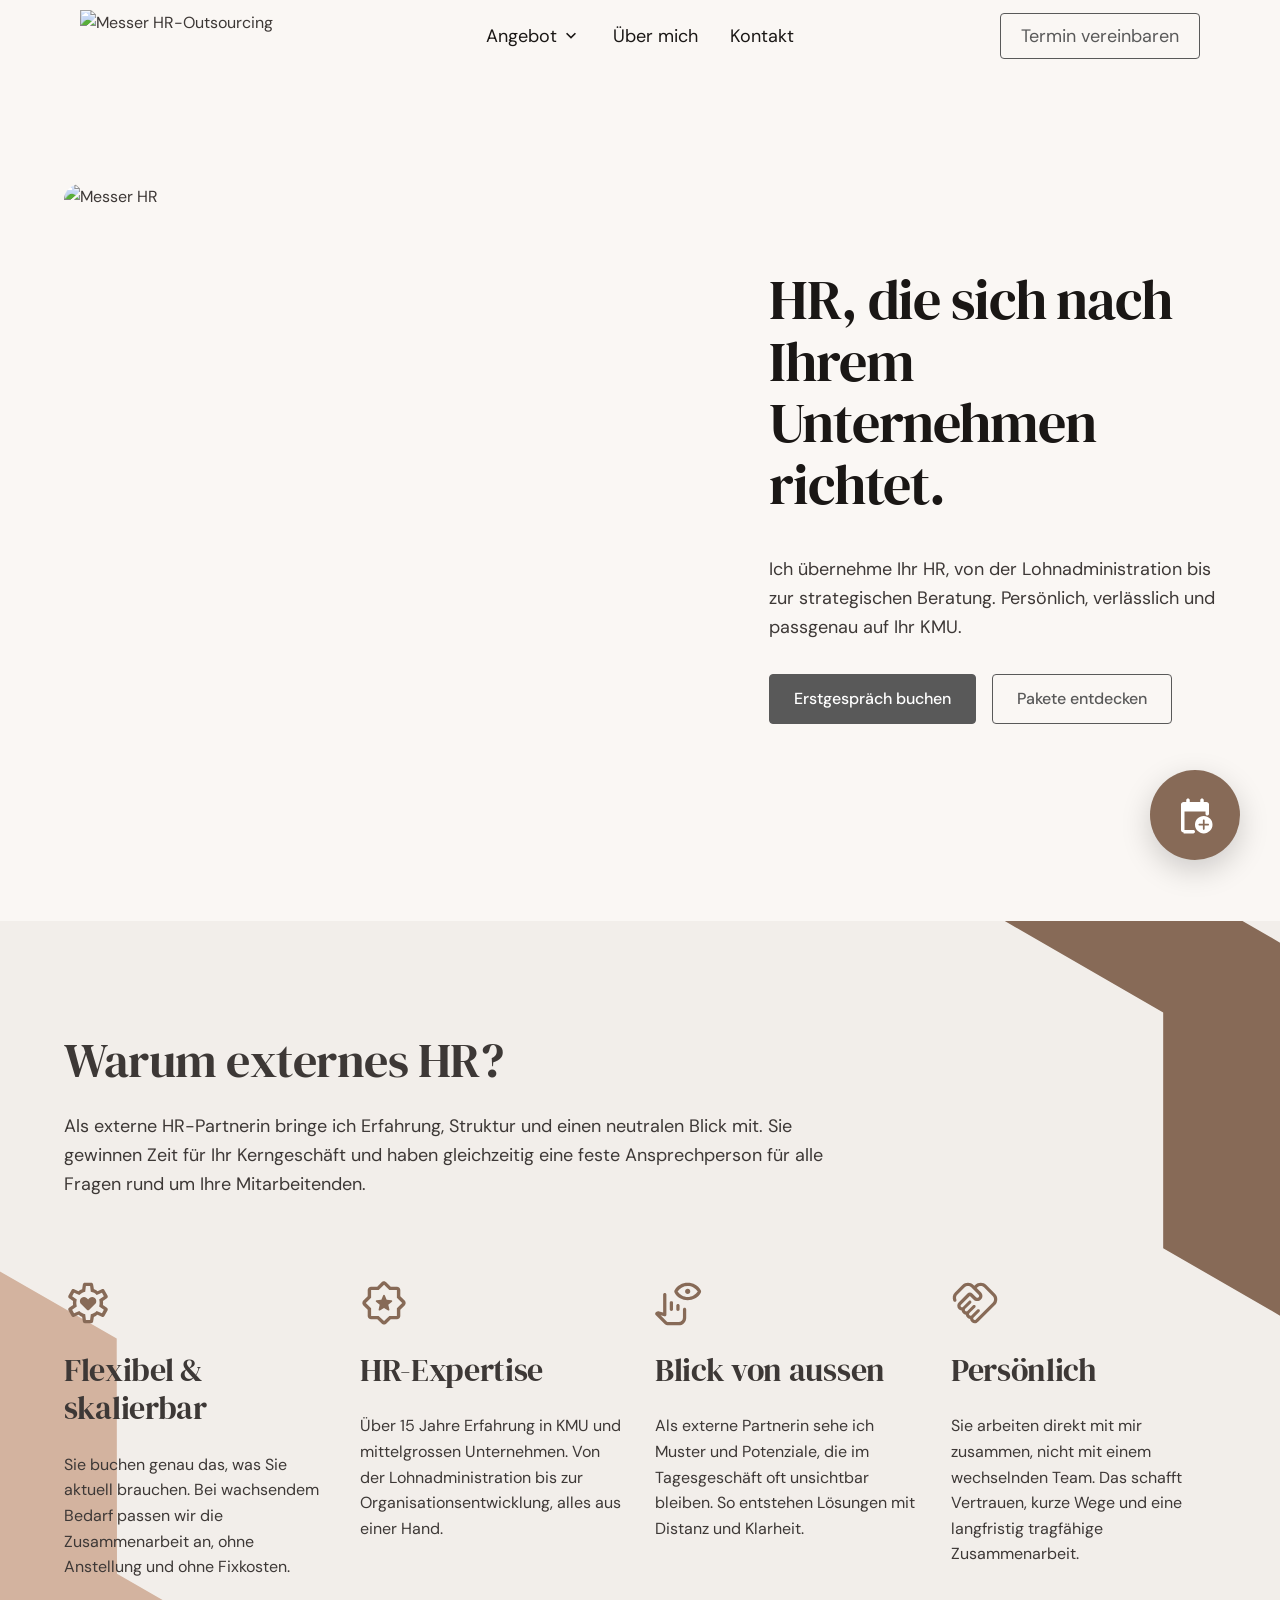
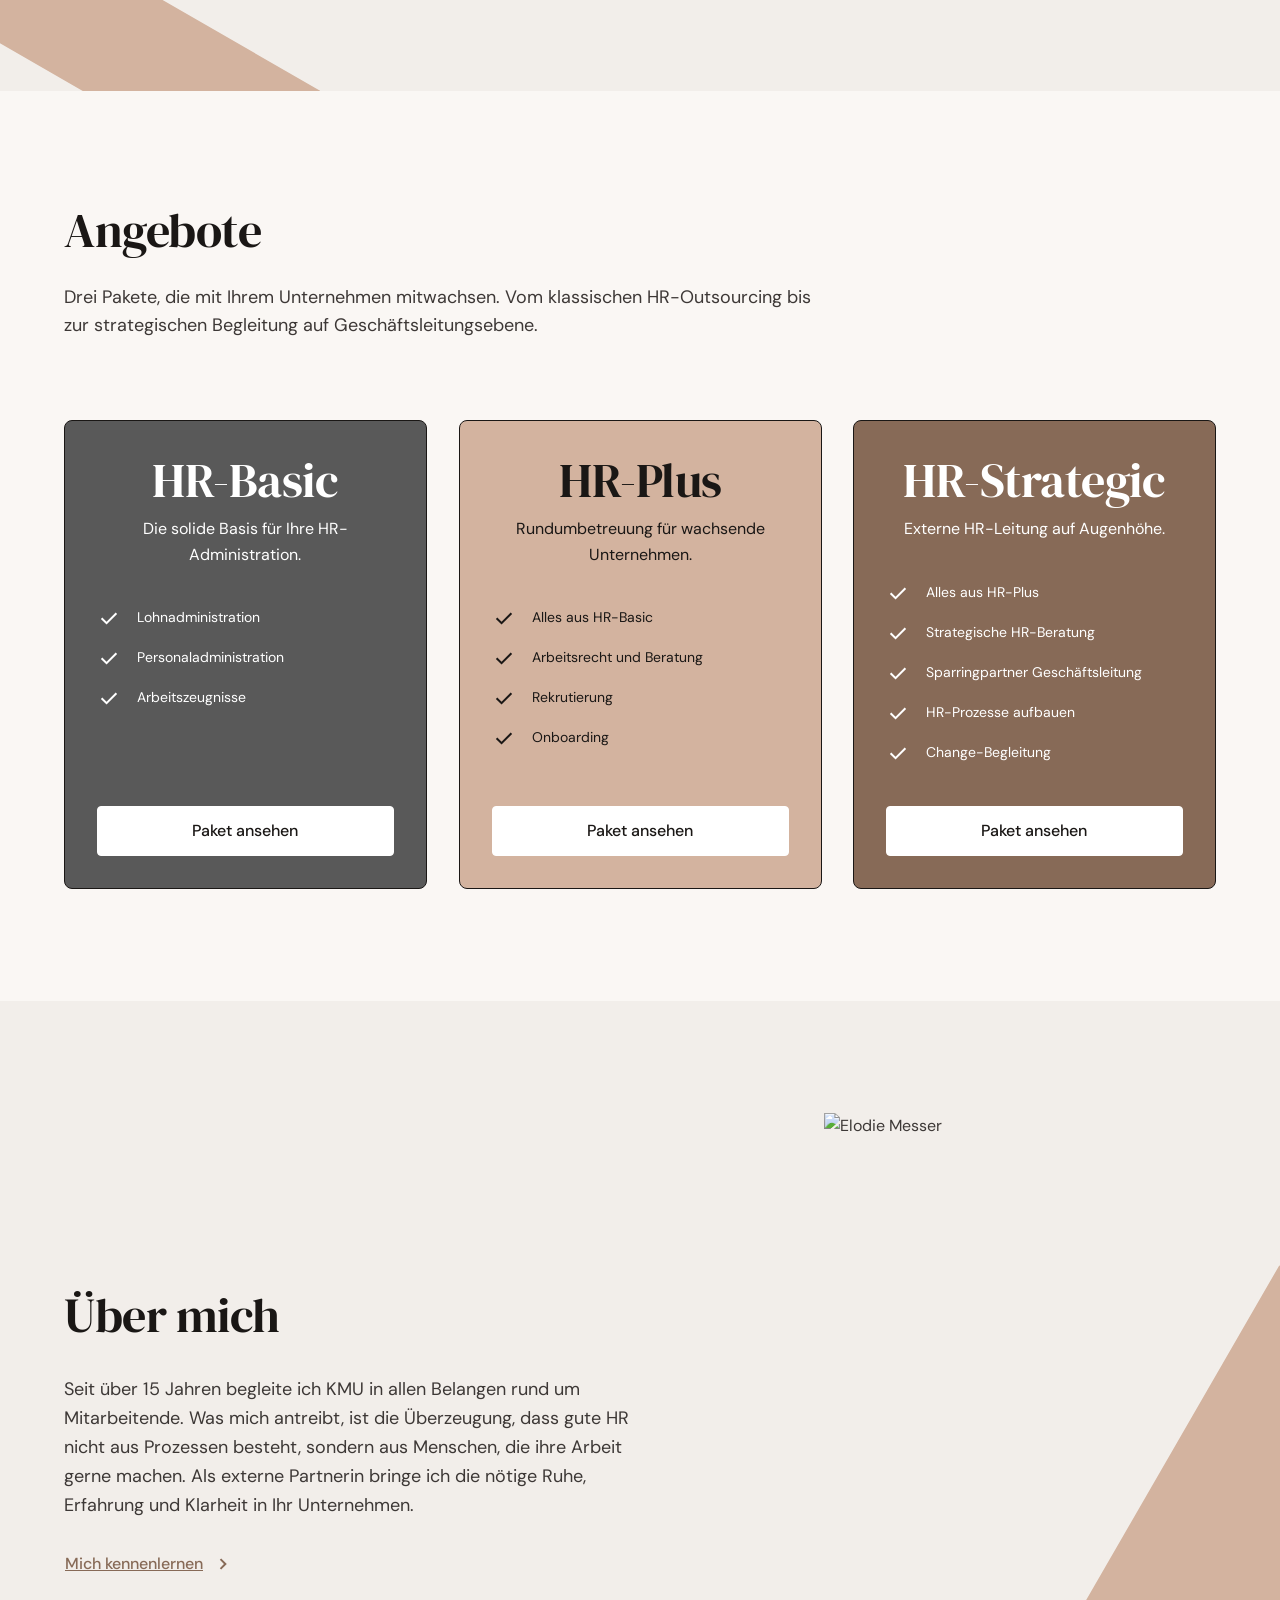
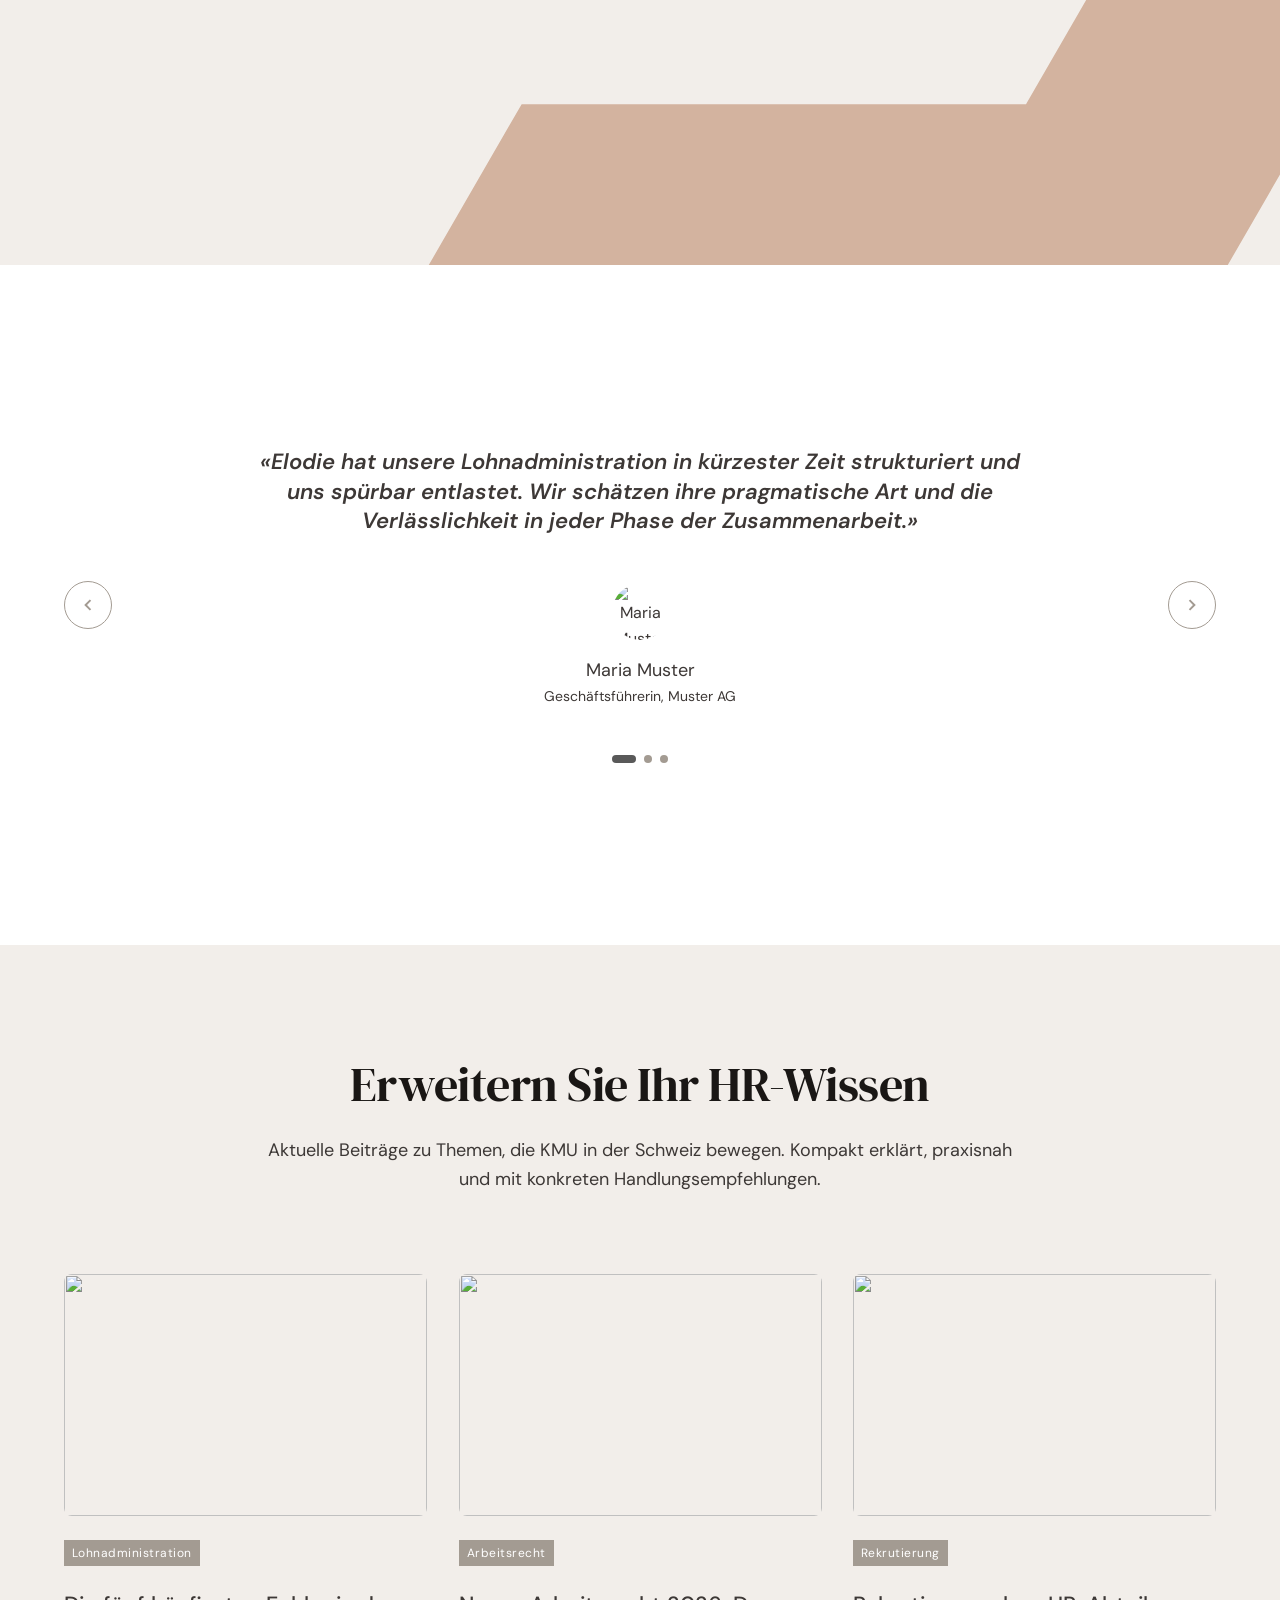
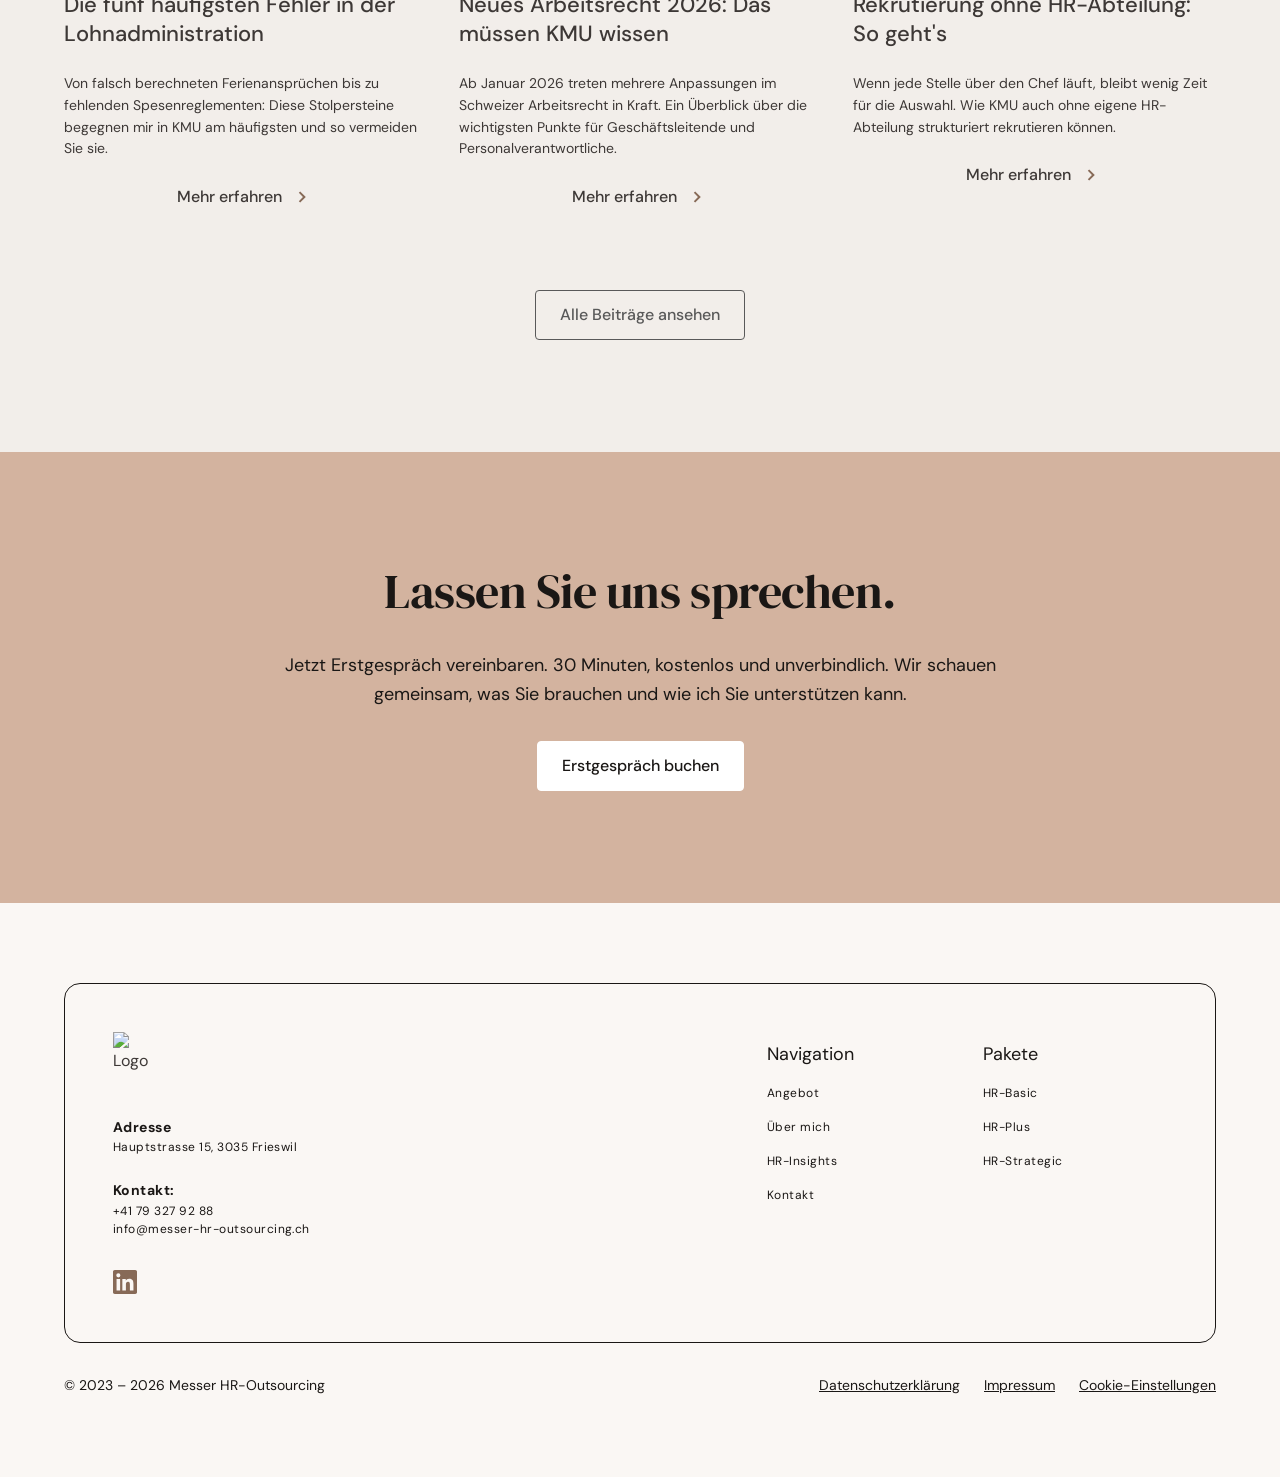
==== commit a664d0dd: "Update index.html" ====
--- a/index.html
+++ b/index.html
@@ -1,342 +1,362 @@
 <!DOCTYPE html>
 <html lang="de">
+
 <head>
-<meta charset="UTF-8">
-<meta name="viewport" content="width=1440">
-<title>Messer HR-Outsourcing — Startseite</title>
-<link rel="stylesheet" href="css/style.css">
-<script src="js/icons.js" defer></script>
-<script src="js/app.js" defer></script>
-<script src="js/booking.js" defer></script>
+  <meta charset="UTF-8">
+  <meta name="viewport" content="width=1440">
+  <title>Messer HR-Outsourcing — Startseite</title>
+  <link rel="stylesheet" href="css/style.css">
+  <script src="js/icons.js" defer></script>
+  <script src="js/app.js" defer></script>
+  <script src="js/booking.js" defer></script>
 </head>
+
 <body>
 
-<!-- ============================================================
+  <!-- ============================================================
      NAVIGATION
 ============================================================ -->
-<nav class="navbar">
-  <div class="navbar__inner">
-    <a href="index.html" class="navbar__logo">
-      <img src="https://www.figma.com/api/mcp/asset/d0862eba-36b8-498e-abae-9586164dcdad" alt="Messer HR-Outsourcing">
-    </a>
-    <div class="navbar__links">
-      <div class="navbar__dropdown">
-        <button type="button" class="navbar__link has-dropdown" aria-haspopup="true" aria-expanded="false">
-          Angebot
-          <span class="chevron" data-icon="chevron_down" style="width:20px;height:20px;display:inline-flex;"></span>
-        </button>
-        <div class="navbar__dropdown-menu" role="menu">
-          <a href="angebot-uebersicht.html" class="navbar__dropdown-item">
-            <span class="navbar__dropdown-item-title">Alle Pakete im Überblick</span>
-            <span class="navbar__dropdown-item-desc">Paket-Finder, Vergleich und FAQ</span>
-          </a>
-          <div class="navbar__dropdown-divider"></div>
-          <a href="angebot-detail.html" class="navbar__dropdown-item">
-            <span class="navbar__dropdown-item-title">HR-Basic</span>
-            <span class="navbar__dropdown-item-desc">Die solide HR-Administration für KMU</span>
-          </a>
-          <a href="angebot-detail.html" class="navbar__dropdown-item">
-            <span class="navbar__dropdown-item-title">HR-Plus</span>
-            <span class="navbar__dropdown-item-desc">Rundumbetreuung für wachsende Unternehmen</span>
-          </a>
-          <a href="angebot-detail.html" class="navbar__dropdown-item">
-            <span class="navbar__dropdown-item-title">HR-Strategic</span>
-            <span class="navbar__dropdown-item-desc">Externe HR-Leitung auf strategischer Ebene</span>
-          </a>
-        </div>
-      </div>
-      <a class="navbar__link" href="ueber-mich.html">Über mich</a>
-      <a class="navbar__link" href="kontakt.html">Kontakt</a>
-    </div>
-    <div class="navbar__actions">
-      <a data-booking-trigger href="#" class="btn btn--outline btn--navbar">Termin vereinbaren</a>
-    </div>
-  </div>
-</nav>
-
-<!-- ============================================================
+  <nav class="navbar">
+    <div class="navbar__inner">
+      <a href="index.html" class="navbar__logo">
+        <img src="https://www.figma.com/api/mcp/asset/d0862eba-36b8-498e-abae-9586164dcdad" alt="Messer HR-Outsourcing">
+      </a>
+      <div class="navbar__links">
+        <div class="navbar__dropdown">
+          <button type="button" class="navbar__link has-dropdown" aria-haspopup="true" aria-expanded="false">
+            Angebot
+            <span class="chevron" data-icon="chevron_down" style="width:20px;height:20px;display:inline-flex;"></span>
+          </button>
+          <div class="navbar__dropdown-menu" role="menu">
+            <a href="angebot-uebersicht.html" class="navbar__dropdown-item">
+              <span class="navbar__dropdown-item-title">Alle Pakete im Überblick</span>
+              <span class="navbar__dropdown-item-desc">Paket-Finder, Vergleich und FAQ</span>
+            </a>
+            <div class="navbar__dropdown-divider"></div>
+            <a href="angebot-detail.html" class="navbar__dropdown-item">
+              <span class="navbar__dropdown-item-title">HR-Basic</span>
+              <span class="navbar__dropdown-item-desc">Die solide HR-Administration für KMU</span>
+            </a>
+            <a href="angebot-detail.html" class="navbar__dropdown-item">
+              <span class="navbar__dropdown-item-title">HR-Plus</span>
+              <span class="navbar__dropdown-item-desc">Rundumbetreuung für wachsende Unternehmen</span>
+            </a>
+            <a href="angebot-detail.html" class="navbar__dropdown-item">
+              <span class="navbar__dropdown-item-title">HR-Strategic</span>
+              <span class="navbar__dropdown-item-desc">Externe HR-Leitung auf strategischer Ebene</span>
+            </a>
+          </div>
+        </div>
+        <a class="navbar__link" href="ueber-mich.html">Über mich</a>
+        <a class="navbar__link" href="kontakt.html">Kontakt</a>
+      </div>
+      <div class="navbar__actions">
+        <a data-booking-trigger href="#" class="btn btn--outline btn--navbar">Termin vereinbaren</a>
+      </div>
+    </div>
+  </nav>
+
+  <!-- ============================================================
      HERO — Startseite
 ============================================================ -->
-<section class="hero">
-  <div class="hero__grid">
-    <div class="hero__image">
-      <img src="https://www.figma.com/api/mcp/asset/89d8d6da-bb0c-4b01-8237-8f9ad29d1f48" alt="Messer HR">
-    </div>
-    <div class="hero__content">
-      <h1>HR, die sich nach Ihrem Unternehmen richtet.</h1>
-      <p>Ich übernehme Ihr HR, von der Lohnadministration bis zur strategischen Beratung. Persönlich, verlässlich und passgenau auf Ihr KMU.</p>
-      <div class="hero__actions">
-        <a data-booking-trigger href="#" class="btn btn--primary">Erstgespräch buchen</a>
-        <a href="angebot-uebersicht.html" class="btn btn--outline">Pakete entdecken</a>
-      </div>
-    </div>
-  </div>
-</section>
-
-<!-- ============================================================
+  <section class="hero">
+    <div class="hero__grid">
+      <div class="hero__image">
+        <img src="https://www.figma.com/api/mcp/asset/89d8d6da-bb0c-4b01-8237-8f9ad29d1f48" alt="Messer HR">
+      </div>
+      <div class="hero__content">
+        <h1>HR, die sich nach Ihrem Unternehmen richtet.</h1>
+        <p>Ich übernehme Ihr HR, von der Lohnadministration bis zur strategischen Beratung. Persönlich, verlässlich und
+          passgenau auf Ihr KMU.</p>
+        <div class="hero__actions">
+          <a data-booking-trigger href="#" class="btn btn--primary">Erstgespräch buchen</a>
+          <a href="angebot-uebersicht.html" class="btn btn--outline">Pakete entdecken</a>
+        </div>
+      </div>
+    </div>
+  </section>
+
+  <!-- ============================================================
      WARUM EXTERNES HR
 ============================================================ -->
-<section class="feature-section">
-  <!-- Stilelemente aus der Figma-Brand: abgeschrägte Parallelogramme -->
-  <span class="stil stil--beige-bl" data-stil="beige-bl"></span>
-  <span class="stil stil--braun-tr" data-stil="braun-tr"></span>
-
-  <div class="section__inner" style="position:relative;">
-    <div class="feature-section__title">
-      <h2>Warum externes HR?</h2>
-      <p>Als externe HR-Partnerin bringe ich Erfahrung, Struktur und einen neutralen Blick mit. Sie gewinnen Zeit für Ihr Kerngeschäft und haben gleichzeitig eine feste Ansprechperson für alle Fragen rund um Ihre Mitarbeitenden.</p>
-    </div>
-    <div class="feature-row">
-      <div class="feature-card">
-        <span class="feature-card__icon" data-icon="settings_heart"></span>
-        <h3>Flexibel &amp; skalierbar</h3>
-        <p>Sie buchen genau das, was Sie aktuell brauchen. Bei wachsendem Bedarf passen wir die Zusammenarbeit an, ohne Anstellung und ohne Fixkosten.</p>
-      </div>
-      <div class="feature-card">
-        <span class="feature-card__icon" data-icon="award_star"></span>
-        <h3>HR-Expertise</h3>
-        <p>Über 15 Jahre Erfahrung in KMU und mittelgrossen Unternehmen. Von der Lohnadministration bis zur Organisationsentwicklung, alles aus einer Hand.</p>
-      </div>
-      <div class="feature-card">
-        <span class="feature-card__icon" data-icon="multimodal_hand_eye"></span>
-        <h3>Blick von aussen</h3>
-        <p>Als externe Partnerin sehe ich Muster und Potenziale, die im Tagesgeschäft oft unsichtbar bleiben. So entstehen Lösungen mit Distanz und Klarheit.</p>
-      </div>
-      <div class="feature-card">
-        <span class="feature-card__icon" data-icon="handshake"></span>
-        <h3>Persönlich</h3>
-        <p>Sie arbeiten direkt mit mir zusammen, nicht mit einem wechselnden Team. Das schafft Vertrauen, kurze Wege und eine langfristig tragfähige Zusammenarbeit.</p>
-      </div>
-    </div>
-  </div>
-</section>
-
-<!-- ============================================================
+  <section class="feature-section">
+    <!-- Stilelemente aus der Figma-Brand: abgeschrägte Parallelogramme -->
+    <span class="stil stil--beige-bl" data-stil="beige-bl"></span>
+    <span class="stil stil--braun-tr" data-stil="braun-tr"></span>
+
+    <div class="section__inner" style="position:relative;">
+      <div class="feature-section__title">
+        <h2>Warum externes HR?</h2>
+        <p>Als externe HR-Partnerin bringe ich Erfahrung, Struktur und einen neutralen Blick mit. Sie gewinnen Zeit für
+          Ihr Kerngeschäft und haben gleichzeitig eine feste Ansprechperson für alle Fragen rund um Ihre Mitarbeitenden.
+        </p>
+      </div>
+      <div class="feature-row">
+        <div class="feature-card">
+          <span class="feature-card__icon" data-icon="settings_heart"></span>
+          <h3>Flexibel &amp; skalierbar</h3>
+          <p>Sie buchen genau das, was Sie aktuell brauchen. Bei wachsendem Bedarf passen wir die Zusammenarbeit an,
+            ohne Anstellung und ohne Fixkosten.</p>
+        </div>
+        <div class="feature-card">
+          <span class="feature-card__icon" data-icon="award_star"></span>
+          <h3>HR-Expertise</h3>
+          <p>Über 15 Jahre Erfahrung in KMU und mittelgrossen Unternehmen. Von der Lohnadministration bis zur
+            Organisationsentwicklung, alles aus einer Hand.</p>
+        </div>
+        <div class="feature-card">
+          <span class="feature-card__icon" data-icon="multimodal_hand_eye"></span>
+          <h3>Blick von aussen</h3>
+          <p>Als externe Partnerin sehe ich Muster und Potenziale, die im Tagesgeschäft oft unsichtbar bleiben. So
+            entstehen Lösungen mit Distanz und Klarheit.</p>
+        </div>
+        <div class="feature-card">
+          <span class="feature-card__icon" data-icon="handshake"></span>
+          <h3>Persönlich</h3>
+          <p>Sie arbeiten direkt mit mir zusammen, nicht mit einem wechselnden Team. Das schafft Vertrauen, kurze Wege
+            und eine langfristig tragfähige Zusammenarbeit.</p>
+        </div>
+      </div>
+    </div>
+  </section>
+
+  <!-- ============================================================
      ANGEBOTE — 3 Pakete
 ============================================================ -->
-<section class="pricing-section">
-  <div class="section__inner">
-    <div class="pricing-section__title">
-      <h2>Angebote</h2>
-      <p>Drei Pakete, die mit Ihrem Unternehmen mitwachsen. Vom klassischen HR-Outsourcing bis zur strategischen Begleitung auf Geschäftsleitungsebene.</p>
-    </div>
-    <div class="pricing-cards">
-      <!-- HR-Basic -->
-      <article class="pricing-card pricing-card--dark">
-        <div class="pricing-card__head">
-          <h2>HR-Basic</h2>
-          <p>Die solide Basis für Ihre HR-Administration.</p>
-        </div>
-        <ul class="pricing-card__list">
-          <li><span data-icon="check" style="width:24px;height:24px;"></span>Lohnadministration</li>
-          <li><span data-icon="check" style="width:24px;height:24px;"></span>Personaladministration</li>
-          <li><span data-icon="check" style="width:24px;height:24px;"></span>Arbeitszeugnisse</li>
-        </ul>
-        <a href="angebot-detail.html" class="btn btn--white">Paket ansehen</a>
-      </article>
-
-      <!-- HR-Plus -->
-      <article class="pricing-card pricing-card--beige">
-        <div class="pricing-card__head">
-          <h2>HR-Plus</h2>
-          <p>Rundumbetreuung für wachsende Unternehmen.</p>
-        </div>
-        <ul class="pricing-card__list">
-          <li><span data-icon="check" style="width:24px;height:24px;"></span>Alles aus HR-Basic</li>
-          <li><span data-icon="check" style="width:24px;height:24px;"></span>Arbeitsrecht und Beratung</li>
-          <li><span data-icon="check" style="width:24px;height:24px;"></span>Rekrutierung</li>
-          <li><span data-icon="check" style="width:24px;height:24px;"></span>Onboarding</li>
-        </ul>
-        <a href="angebot-detail.html" class="btn btn--white">Paket ansehen</a>
-      </article>
-
-      <!-- HR-Strategic -->
-      <article class="pricing-card pricing-card--accent">
-        <div class="pricing-card__head">
-          <h2>HR-Strategic</h2>
-          <p>Externe HR-Leitung auf Augenhöhe.</p>
-        </div>
-        <ul class="pricing-card__list">
-          <li><span data-icon="check" style="width:24px;height:24px;"></span>Alles aus HR-Plus</li>
-          <li><span data-icon="check" style="width:24px;height:24px;"></span>Strategische HR-Beratung</li>
-          <li><span data-icon="check" style="width:24px;height:24px;"></span>Sparringpartner Geschäftsleitung</li>
-          <li><span data-icon="check" style="width:24px;height:24px;"></span>HR-Prozesse aufbauen</li>
-          <li><span data-icon="check" style="width:24px;height:24px;"></span>Change-Begleitung</li>
-        </ul>
-        <a href="angebot-detail.html" class="btn btn--white">Paket ansehen</a>
-      </article>
-    </div>
-  </div>
-</section>
-
-<!-- ============================================================
+  <section class="pricing-section">
+    <div class="section__inner">
+      <div class="pricing-section__title">
+        <h2>Angebote</h2>
+        <p>Drei Pakete, die mit Ihrem Unternehmen mitwachsen. Vom klassischen HR-Outsourcing bis zur strategischen
+          Begleitung auf Geschäftsleitungsebene.</p>
+      </div>
+      <div class="pricing-cards">
+        <!-- HR-Basic -->
+        <article class="pricing-card pricing-card--dark">
+          <div class="pricing-card__head">
+            <h2>HR-Basic</h2>
+            <p>Die solide Basis für Ihre HR-Administration.</p>
+          </div>
+          <ul class="pricing-card__list">
+            <li><span data-icon="check" style="width:24px;height:24px;"></span>Lohnadministration</li>
+            <li><span data-icon="check" style="width:24px;height:24px;"></span>Personaladministration</li>
+            <li><span data-icon="check" style="width:24px;height:24px;"></span>Arbeitszeugnisse</li>
+          </ul>
+          <a href="angebot-detail.html" class="btn btn--white">Paket ansehen</a>
+        </article>
+
+        <!-- HR-Plus -->
+        <article class="pricing-card pricing-card--beige">
+          <div class="pricing-card__head">
+            <h2>HR-Plus</h2>
+            <p>Rundumbetreuung für wachsende Unternehmen.</p>
+          </div>
+          <ul class="pricing-card__list">
+            <li><span data-icon="check" style="width:24px;height:24px;"></span>Alles aus HR-Basic</li>
+            <li><span data-icon="check" style="width:24px;height:24px;"></span>Arbeitsrecht und Beratung</li>
+            <li><span data-icon="check" style="width:24px;height:24px;"></span>Rekrutierung</li>
+            <li><span data-icon="check" style="width:24px;height:24px;"></span>Onboarding</li>
+          </ul>
+          <a href="angebot-detail.html" class="btn btn--white">Paket ansehen</a>
+        </article>
+
+        <!-- HR-Strategic -->
+        <article class="pricing-card pricing-card--accent">
+          <div class="pricing-card__head">
+            <h2>HR-Strategic</h2>
+            <p>Externe HR-Leitung auf Augenhöhe.</p>
+          </div>
+          <ul class="pricing-card__list">
+            <li><span data-icon="check" style="width:24px;height:24px;"></span>Alles aus HR-Plus</li>
+            <li><span data-icon="check" style="width:24px;height:24px;"></span>Strategische HR-Beratung</li>
+            <li><span data-icon="check" style="width:24px;height:24px;"></span>Sparringpartner Geschäftsleitung</li>
+            <li><span data-icon="check" style="width:24px;height:24px;"></span>HR-Prozesse aufbauen</li>
+            <li><span data-icon="check" style="width:24px;height:24px;"></span>Change-Begleitung</li>
+          </ul>
+          <a href="angebot-detail.html" class="btn btn--white">Paket ansehen</a>
+        </article>
+      </div>
+    </div>
+  </section>
+
+  <!-- ============================================================
      ÜBER MICH — Split
 ============================================================ -->
-<section class="about-split">
-  <div class="section__inner" style="display:grid;grid-template-columns:600px 1fr 600px;gap:80px;align-items:center;">
-    <div class="about-split__text">
-      <h2>Über mich</h2>
-      <p>Seit über 15 Jahren begleite ich KMU in allen Belangen rund um Mitarbeitende. Was mich antreibt, ist die Überzeugung, dass gute HR nicht aus Prozessen besteht, sondern aus Menschen, die ihre Arbeit gerne machen. Als externe Partnerin bringe ich die nötige Ruhe, Erfahrung und Klarheit in Ihr Unternehmen.</p>
-      <a href="ueber-mich.html" class="btn btn--link">
-        Mich kennenlernen
-        <span data-icon="chevron_right" style="width:24px;height:24px;"></span>
-      </a>
-    </div>
-    <div></div>
-    <div class="about-split__image">
-      <!-- Beiges Stilelement liegt hinter dem Bild und wirkt wie ein Podest/Boden -->
-      <span class="about-split__stil" data-stil="about-beige"></span>
-      <img src="https://www.figma.com/api/mcp/asset/7fb364b9-108f-4d6e-9a75-762c608dac86" alt="Elodie Messer">
-    </div>
-  </div>
-</section>
-
-<!-- ============================================================
-     TESTIMONIAL
-============================================================ -->
-<section class="testimonial">
-  <div class="testimonial__inner">
-    <button class="testimonial__arrow testimonial__arrow--left" aria-label="Vorheriges Testimonial">
-      <span data-icon="chevron_left" style="width:24px;height:24px;"></span>
-    </button>
-    <p class="testimonial__quote">«Elodie hat unsere Lohnadministration in kürzester Zeit strukturiert und uns spürbar entlastet. Wir schätzen ihre pragmatische Art und die Verlässlichkeit in jeder Phase der Zusammenarbeit.»</p>
-    <div class="testimonial__avatar">
-      <img src="https://www.figma.com/api/mcp/asset/ce7c2bfc-09ac-482d-a29b-4dfea6c54ed8" alt="Maria Muster">
-      <div>
-        <p class="name">Maria Muster</p>
-        <p class="role">Geschäftsführerin, Muster AG</p>
-      </div>
-    </div>
-    <div class="testimonial__dots">
-      <span class="active"></span><span></span><span></span>
-    </div>
-    <button class="testimonial__arrow testimonial__arrow--right" aria-label="Nächstes Testimonial">
-      <span data-icon="chevron_right" style="width:24px;height:24px;"></span>
-    </button>
-  </div>
-</section>
-
-<!-- ============================================================
-     HR BLOG
-============================================================ -->
-<section class="blog-section">
-  <div class="section__inner">
-    <div class="blog-section__title">
-      <h2>Erweitern Sie Ihr HR-Wissen</h2>
-      <p>Aktuelle Beiträge zu Themen, die KMU in der Schweiz bewegen. Kompakt erklärt, praxisnah und mit konkreten Handlungsempfehlungen.</p>
-    </div>
-    <div class="blog-cards">
-      <article class="blog-card">
-        <div class="blog-card__image">
-          <img src="https://www.figma.com/api/mcp/asset/ed57665a-e547-412b-b8d9-c3823402b09a" alt="">
-        </div>
-        <span class="blog-card__tag">Lohnadministration</span>
-        <h4>Die fünf häufigsten Fehler in der Lohnadministration</h4>
-        <p class="small">Von falsch berechneten Ferienansprüchen bis zu fehlenden Spesenreglementen: Diese Stolpersteine begegnen mir in KMU am häufigsten und so vermeiden Sie sie.</p>
-        <a href="#" class="btn btn--link-dark">
-          Mehr erfahren
+  <section class="about-split">
+    <span class="about-split__stil" data-stil="about-beige"></span>
+
+    <div class="section__inner" style="display:grid;grid-template-columns:600px 1fr 600px;gap:80px;align-items:center;">
+      <div class="about-split__text">
+        <h2>Über mich</h2>
+        <p>Seit über 15 Jahren begleite ich KMU in allen Belangen rund um Mitarbeitende. Was mich antreibt, ist die
+          Überzeugung, dass gute HR nicht aus Prozessen besteht, sondern aus Menschen, die ihre Arbeit gerne machen. Als
+          externe Partnerin bringe ich die nötige Ruhe, Erfahrung und Klarheit in Ihr Unternehmen.</p>
+        <a href="ueber-mich.html" class="btn btn--link">
+          Mich kennenlernen
           <span data-icon="chevron_right" style="width:24px;height:24px;"></span>
         </a>
-      </article>
-      <article class="blog-card">
-        <div class="blog-card__image">
-          <img src="https://www.figma.com/api/mcp/asset/feed93b9-f506-4f65-a1d2-1c9250ba43f6" alt="">
-        </div>
-        <span class="blog-card__tag">Arbeitsrecht</span>
-        <h4>Neues Arbeitsrecht 2026: Das müssen KMU wissen</h4>
-        <p class="small">Ab Januar 2026 treten mehrere Anpassungen im Schweizer Arbeitsrecht in Kraft. Ein Überblick über die wichtigsten Punkte für Geschäftsleitende und Personalverantwortliche.</p>
-        <a href="#" class="btn btn--link-dark">
-          Mehr erfahren
-          <span data-icon="chevron_right" style="width:24px;height:24px;"></span>
-        </a>
-      </article>
-      <article class="blog-card">
-        <div class="blog-card__image">
-          <img src="https://www.figma.com/api/mcp/asset/3ff85b73-5bc1-4f35-896c-58f9d1f7b81f" alt="">
-        </div>
-        <span class="blog-card__tag">Rekrutierung</span>
-        <h4>Rekrutierung ohne HR-Abteilung: So geht's</h4>
-        <p class="small">Wenn jede Stelle über den Chef läuft, bleibt wenig Zeit für die Auswahl. Wie KMU auch ohne eigene HR-Abteilung strukturiert rekrutieren können.</p>
-        <a href="#" class="btn btn--link-dark">
-          Mehr erfahren
-          <span data-icon="chevron_right" style="width:24px;height:24px;"></span>
-        </a>
-      </article>
-    </div>
-    <div class="blog-section__cta">
-      <a href="#" class="btn btn--outline">Alle Beiträge ansehen</a>
-    </div>
+      </div>
+      <div></div>
+      <div class="about-split__image">
+        <!-- Beiges Stilelement liegt hinter dem Bild und wirkt wie ein Podest/Boden -->
+        <img src="https://www.figma.com/api/mcp/asset/7fb364b9-108f-4d6e-9a75-762c608dac86" alt="Elodie Messer">
+      </div>
+    </div>
+  </section>
+
+  <!-- ============================================================
+     TESTIMONIAL
+============================================================ -->
+  <section class="testimonial">
+    <div class="testimonial__inner">
+      <button class="testimonial__arrow testimonial__arrow--left" aria-label="Vorheriges Testimonial">
+        <span data-icon="chevron_left" style="width:24px;height:24px;"></span>
+      </button>
+      <p class="testimonial__quote">«Elodie hat unsere Lohnadministration in kürzester Zeit strukturiert und uns spürbar
+        entlastet. Wir schätzen ihre pragmatische Art und die Verlässlichkeit in jeder Phase der Zusammenarbeit.»</p>
+      <div class="testimonial__avatar">
+        <img src="https://www.figma.com/api/mcp/asset/ce7c2bfc-09ac-482d-a29b-4dfea6c54ed8" alt="Maria Muster">
+        <div>
+          <p class="name">Maria Muster</p>
+          <p class="role">Geschäftsführerin, Muster AG</p>
+        </div>
+      </div>
+      <div class="testimonial__dots">
+        <span class="active"></span><span></span><span></span>
+      </div>
+      <button class="testimonial__arrow testimonial__arrow--right" aria-label="Nächstes Testimonial">
+        <span data-icon="chevron_right" style="width:24px;height:24px;"></span>
+      </button>
+    </div>
+  </section>
+
+  <!-- ============================================================
+     HR BLOG
+============================================================ -->
+  <section class="blog-section">
+    <div class="section__inner">
+      <div class="blog-section__title">
+        <h2>Erweitern Sie Ihr HR-Wissen</h2>
+        <p>Aktuelle Beiträge zu Themen, die KMU in der Schweiz bewegen. Kompakt erklärt, praxisnah und mit konkreten
+          Handlungsempfehlungen.</p>
+      </div>
+      <div class="blog-cards">
+        <article class="blog-card">
+          <div class="blog-card__image">
+            <img src="https://www.figma.com/api/mcp/asset/ed57665a-e547-412b-b8d9-c3823402b09a" alt="">
+          </div>
+          <span class="blog-card__tag">Lohnadministration</span>
+          <h4>Die fünf häufigsten Fehler in der Lohnadministration</h4>
+          <p class="small">Von falsch berechneten Ferienansprüchen bis zu fehlenden Spesenreglementen: Diese
+            Stolpersteine begegnen mir in KMU am häufigsten und so vermeiden Sie sie.</p>
+          <a href="#" class="btn btn--link-dark">
+            Mehr erfahren
+            <span data-icon="chevron_right" style="width:24px;height:24px;"></span>
+          </a>
+        </article>
+        <article class="blog-card">
+          <div class="blog-card__image">
+            <img src="https://www.figma.com/api/mcp/asset/feed93b9-f506-4f65-a1d2-1c9250ba43f6" alt="">
+          </div>
+          <span class="blog-card__tag">Arbeitsrecht</span>
+          <h4>Neues Arbeitsrecht 2026: Das müssen KMU wissen</h4>
+          <p class="small">Ab Januar 2026 treten mehrere Anpassungen im Schweizer Arbeitsrecht in Kraft. Ein Überblick
+            über die wichtigsten Punkte für Geschäftsleitende und Personalverantwortliche.</p>
+          <a href="#" class="btn btn--link-dark">
+            Mehr erfahren
+            <span data-icon="chevron_right" style="width:24px;height:24px;"></span>
+          </a>
+        </article>
+        <article class="blog-card">
+          <div class="blog-card__image">
+            <img src="https://www.figma.com/api/mcp/asset/3ff85b73-5bc1-4f35-896c-58f9d1f7b81f" alt="">
+          </div>
+          <span class="blog-card__tag">Rekrutierung</span>
+          <h4>Rekrutierung ohne HR-Abteilung: So geht's</h4>
+          <p class="small">Wenn jede Stelle über den Chef läuft, bleibt wenig Zeit für die Auswahl. Wie KMU auch ohne
+            eigene HR-Abteilung strukturiert rekrutieren können.</p>
+          <a href="#" class="btn btn--link-dark">
+            Mehr erfahren
+            <span data-icon="chevron_right" style="width:24px;height:24px;"></span>
+          </a>
+        </article>
+      </div>
+      <div class="blog-section__cta">
+        <a href="#" class="btn btn--outline">Alle Beiträge ansehen</a>
+      </div>
+    </div>
+  </section>
+
+  <!-- ============================================================
+     CTA BAND + FOOTER
+============================================================ -->
+  <div class="footer-cta-block">
+    <section class="cta-band">
+      <div class="cta-band__inner">
+        <h2>Lassen Sie uns sprechen.</h2>
+        <p>Jetzt Erstgespräch vereinbaren. 30 Minuten, kostenlos und unverbindlich. Wir schauen gemeinsam, was Sie
+          brauchen und wie ich Sie unterstützen kann.</p>
+        <a data-booking-trigger href="#" class="btn btn--white">Erstgespräch buchen</a>
+      </div>
+    </section>
+
+    <footer class="footer">
+      <div class="footer__inner">
+        <div class="footer__card">
+          <div class="footer__left">
+            <div class="footer__logo">
+              <img src="https://www.figma.com/api/mcp/asset/f51f59d9-31e0-4cd0-9e0b-70b1b631887c" alt="Logo">
+            </div>
+            <div class="footer__address">
+              <div>
+                <strong>Adresse</strong>
+                Hauptstrasse 15, 3035 Frieswil
+              </div>
+              <div>
+                <strong>Kontakt:</strong>
+                +41 79 327 92 88<br>
+                info@messer-hr-outsourcing.ch
+              </div>
+            </div>
+            <div class="footer__social">
+              <a href="#" aria-label="LinkedIn">
+                <span data-icon="linkedin" style="width:24px;height:24px;display:inline-flex;"></span>
+              </a>
+            </div>
+          </div>
+          <div class="footer__cols">
+            <div class="footer__links">
+              <a class="heading">Navigation</a>
+              <a href="angebot-uebersicht.html">Angebot</a>
+              <a href="ueber-mich.html">Über mich</a>
+              <a href="#">HR-Insights</a>
+              <a href="kontakt.html">Kontakt</a>
+            </div>
+            <div class="footer__links">
+              <a class="heading">Pakete</a>
+              <a href="angebot-detail.html">HR-Basic</a>
+              <a href="angebot-detail.html">HR-Plus</a>
+              <a href="angebot-detail.html">HR-Strategic</a>
+            </div>
+          </div>
+        </div>
+        <div class="footer__credits">
+          <span>© 2023 – 2026 Messer HR-Outsourcing</span>
+          <div class="footer__credits-links">
+            <a href="#">Datenschutzerklärung</a>
+            <a href="#">Impressum</a>
+            <a href="#">Cookie-Einstellungen</a>
+          </div>
+        </div>
+      </div>
+    </footer>
   </div>
-</section>
-
-<!-- ============================================================
-     CTA BAND + FOOTER
-============================================================ -->
-<div class="footer-cta-block">
-  <section class="cta-band">
-    <div class="cta-band__inner">
-      <h2>Lassen Sie uns sprechen.</h2>
-      <p>Jetzt Erstgespräch vereinbaren. 30 Minuten, kostenlos und unverbindlich. Wir schauen gemeinsam, was Sie brauchen und wie ich Sie unterstützen kann.</p>
-      <a data-booking-trigger href="#" class="btn btn--white">Erstgespräch buchen</a>
-    </div>
-  </section>
-
-  <footer class="footer">
-    <div class="footer__inner">
-      <div class="footer__card">
-        <div class="footer__left">
-          <div class="footer__logo">
-            <img src="https://www.figma.com/api/mcp/asset/f51f59d9-31e0-4cd0-9e0b-70b1b631887c" alt="Logo">
-          </div>
-          <div class="footer__address">
-            <div>
-              <strong>Adresse</strong>
-              Hauptstrasse 15, 3035 Frieswil
-            </div>
-            <div>
-              <strong>Kontakt:</strong>
-              +41 79 327 92 88<br>
-              info@messer-hr-outsourcing.ch
-            </div>
-          </div>
-          <div class="footer__social">
-            <a href="#" aria-label="LinkedIn">
-              <span data-icon="linkedin" style="width:24px;height:24px;display:inline-flex;"></span>
-            </a>
-          </div>
-        </div>
-        <div class="footer__cols">
-          <div class="footer__links">
-            <a class="heading">Navigation</a>
-            <a href="angebot-uebersicht.html">Angebot</a>
-            <a href="ueber-mich.html">Über mich</a>
-            <a href="#">HR-Insights</a>
-            <a href="kontakt.html">Kontakt</a>
-          </div>
-          <div class="footer__links">
-            <a class="heading">Pakete</a>
-            <a href="angebot-detail.html">HR-Basic</a>
-            <a href="angebot-detail.html">HR-Plus</a>
-            <a href="angebot-detail.html">HR-Strategic</a>
-          </div>
-        </div>
-      </div>
-      <div class="footer__credits">
-        <span>© 2023 – 2026 Messer HR-Outsourcing</span>
-        <div class="footer__credits-links">
-          <a href="#">Datenschutzerklärung</a>
-          <a href="#">Impressum</a>
-          <a href="#">Cookie-Einstellungen</a>
-        </div>
-      </div>
-    </div>
-  </footer>
-</div>
-
-<!-- Sticky CTA -->
-<a href="#" data-booking-trigger class="sticky-cta" aria-label="Erstgespräch buchen">
-  <span data-icon="calendar_add" style="width:42px;height:42px;color:#fff;"></span>
-</a>
+
+  <!-- Sticky CTA -->
+  <a href="#" data-booking-trigger class="sticky-cta" aria-label="Erstgespräch buchen">
+    <span data-icon="calendar_add" style="width:42px;height:42px;color:#fff;"></span>
+  </a>
 
 </body>
+
 </html>
--- a/css/style.css
+++ b/css/style.css
@@ -791,8 +791,8 @@
 .about-split__stil {
   position: absolute;
   z-index: 10;
-  left: -299px;
-  top: 25px;
+  right: 0px;
+  bottom: 0px;
   width: 980px;
   height: 727px;
   pointer-events: none;
@@ -2140,8 +2140,8 @@
 .stil-kontakt--beige {
   left: 0px;
   top: 0px;
-  width: 773px;
-  height: 598px;
+  width: 1000px;
+
 }
 
 /* Braune Fläche unten rechts
@@ -2348,6 +2348,10 @@
   transform: translateY(0);
 }
 
+.feature-row {
+  text-align: left;
+}
+
 /* Gestaffelte Verzögerung für Grid-Items */
 .feature-row .reveal:nth-child(1) {
   transition-delay: 0ms;
@@ -3010,4 +3014,4 @@
   font-family: 'DM Sans', sans-serif;
   font-size: 15px;
   font-weight: 500;
-}+}
